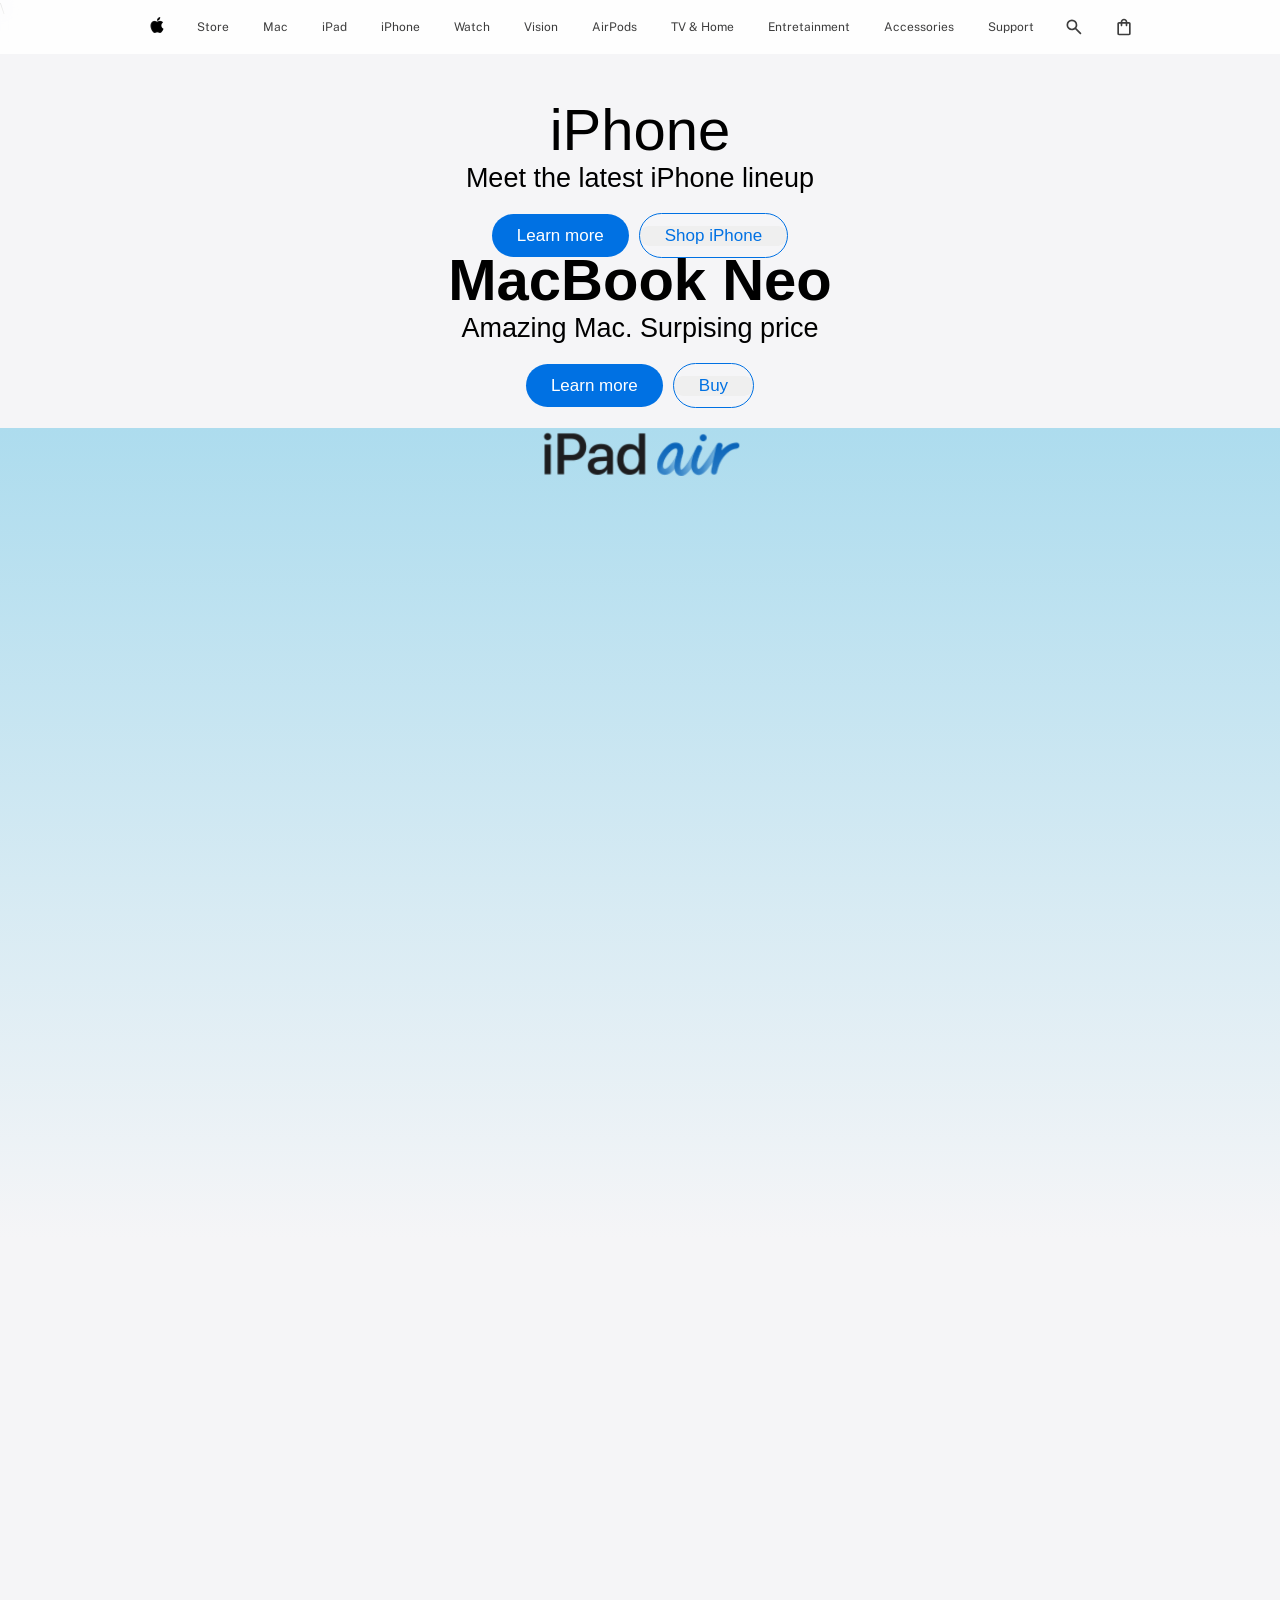
==== index.html @ f682e235 "Add initial Apple landing page Create initial project scaffold for an Apple-style landing page. Adds" ====
<!DOCTYPE html>
<html lang="en">

<head>
    <meta charset="UTF-8">
    <meta name="viewport" content="width=device-width, initial-scale=1.0">

    <link rel="shortcut icon" href="./src/img/logo/logo-apple-page.png" />

    <link rel="preconnect" href="https://fonts.googleapis.com">
    <link rel="preconnect" href="https://fonts.gstatic.com" crossorigin>
    <link
        href="https://fonts.googleapis.com/css2?family=Google+Sans+Flex:opsz,wght@6..144,1..1000&family=Momo+Signature&family=Public+Sans:ital,wght@0,100..900;1,100..900&display=swap"
        rel="stylesheet">\

    <link rel="stylesheet" href="./src/css/style.css">
    <title>Apple</title>
</head>

<body>

    <div class="navi">
        <div class="navi__content">
            <div class="navi__logo">
                <svg class="logo__apple" xmlns="http://www.w3.org/2000/svg" xmlns:xlink="http://www.w3.org/1999/xlink"
                    width="1920" zoomAndPan="magnify" viewBox="0 0 1440 809.999993" height="1080"
                    preserveAspectRatio="xMidYMid meet" version="1.0">
                    <defs>
                        <filter x="0%" y="0%" width="100%" height="100%" id="a8962f12b8">
                            <feColorMatrix values="0 0 0 0 1 0 0 0 0 1 0 0 0 0 1 0 0 0 1 0"
                                color-interpolation-filters="sRGB" />
                        </filter>
                        <filter x="0%" y="0%" width="100%" height="100%" id="79bfa01f9f">
                            <feColorMatrix values="0 0 0 0 1 0 0 0 0 1 0 0 0 0 1 0.2126 0.7152 0.0722 0 0"
                                color-interpolation-filters="sRGB" />
                        </filter>
                        <clipPath id="728fc81ed7">
                            <path d="M 493 178 L 947.765625 178 L 947.765625 632.765625 L 493 632.765625 Z M 493 178 "
                                clip-rule="nonzero" />
                        </clipPath>
                        <mask id="bd0043620f">
                            <g filter="url(#a8962f12b8)">
                                <g filter="url(#79bfa01f9f)"
                                    transform="matrix(0.88916, 0, 0, 0.88916, 492.517181, 177.517211)">
                                    <image x="0" y="0" width="512"
                                        xlink:href="[data-uri]"
                                        height="512" preserveAspectRatio="xMidYMid meet" />
                                </g>
                            </g>
                        </mask>
                    </defs>
                    <g clip-path="url(#728fc81ed7)">
                        <g mask="url(#bd0043620f)">
                            <g transform="matrix(0.88916, 0, 0, 0.88916, 492.517181, 177.517211)">
                                <image x="0" y="0" width="512"
                                    xlink:href="[data-uri]"
                                    height="512" preserveAspectRatio="xMidYMid meet" />
                            </g>
                        </g>
                    </g>
                </svg>
            </div>

            <div class="navi__menu">
                <div class="navi__link">
                    <a href=""> Store</a>
                </div>


                <div class="navi__link">
                    <a href=""> Mac</a>
                </div>


                <div class="navi__link">
                    <a href=""> iPad</a>
                </div>


                <div class="navi__link">
                    <a href=""> iPhone</a>
                </div>


                <div class="navi__link">
                    <a href=""> Watch</a>
                </div>


                <div class="navi__link">
                    <a href=""> Vision</a>
                </div>


                <div class="navi__link">
                    <a href=""> AirPods</a>
                </div>


                <div class="navi__link">
                    <a href=""> TV & Home</a>
                </div>


                <div class="navi__link">
                    <a href=""> Entretainment</a>
                </div>


                <div class="navi__link">
                    <a href=""> Accessories</a>
                </div>


                <div class="navi__link">
                    <a href=""> Support</a>
                </div>

            </div>

            <div class="navi__link">
                <svg xmlns="http://www.w3.org/2000/svg" viewBox="0 -960 960 960" fill="#3d3d3d">
                    <path
                        d="M784-120 532-372q-30 24-69 38t-83 14q-109 0-184.5-75.5T120-580q0-109 75.5-184.5T380-840q109 0 184.5 75.5T640-580q0 44-14 83t-38 69l252 252-56 56ZM380-400q75 0 127.5-52.5T560-580q0-75-52.5-127.5T380-760q-75 0-127.5 52.5T200-580q0 75 52.5 127.5T380-400Z" />
                </svg>
            </div>


            <div class="navi__link">
                <svg xmlns="http://www.w3.org/2000/svg" viewBox="0 -960 960 960" fill="#3d3d3d">
                    <path
                        d="M240-80q-33 0-56.5-23.5T160-160v-480q0-33 23.5-56.5T240-720h80q0-66 47-113t113-47q66 0 113 47t47 113h80q33 0 56.5 23.5T800-640v480q0 33-23.5 56.5T720-80H240Zm0-80h480v-480h-80v80q0 17-11.5 28.5T600-520q-17 0-28.5-11.5T560-560v-80H400v80q0 17-11.5 28.5T360-520q-17 0-28.5-11.5T320-560v-80h-80v480Zm160-560h160q0-33-23.5-56.5T480-800q-33 0-56.5 23.5T400-720ZM240-160v-480 480Z" />
                </svg>
            </div>

        </div>
    </div>

    <main class="iphones">
        <div class="title__content">

            <div class="title__iphone">
                <h1>iPhone</h1>
            </div>

            <div class="discover__iphones">
                <h1>Meet the latest iPhone lineup</h1>
            </div>
        </div>

        <div class="button__content">
            <div class="button__information">
                <button class="button__link">
                    <a href="#">Learn more</a>
                </button>
            </div>

            <div class="button__buy">
                <button class="button__link">
                    <a href="#">Shop iPhone</a>
                </button>
            </div>
        </div>

        <div class="image__content">
            <img src="./src/img/iPhones/iPhones-versions.png" alt="">
        </div>
    </main>

    <main class="macbook">
        <div class="title__content">
            <div class="title__macbook__neo">
                <h1>MacBook Neo</h1>
            </div>

            <div class="discover__macbook__neo">
                <h1>Amazing Mac. Surpising price</h1>
            </div>
        </div>

        <div class="button__content">
            <div class="button__information">
                <button class="button__link">
                    <a href="#">Learn more</a>
                </button>
            </div>

            <div class="button__buy__neo">
                <button class="button__link">
                    <a href="#">Buy</a>
                </button>
            </div>
        </div>

        <div class="image__content">
            <img src="./src/img/macbook/macBook-neo.png" alt="">
        </div>
    </main>

    <main class="ipadAir">
            <div class="ipadAir__content">
                <div class="ipadAir__title">
                <img src="./src/img/ipadAir/title-ipad-air.png" alt="">
                </div>
                <div class="ipadAir__image">
                <img src="./src/img/ipadAir/ipad-air.png" alt="">
            </div>
            </div>


            
    </main>

</body>

</html>
---- src/css/style.css ----
* {
    border: none;
    padding: 0px;
    margin: 0px;
    box-sizing: border-box;
    -webkit-box-sizing: border-box;
    -moz-box-sizing: border-box;
}

.google-sans-flex {
    font-family: "Google Sans Flex", sans-serif;
    font-optical-sizing: auto;
    font-style: normal;
    font-variation-settings:
    "slnt" 0,
    "wdth" 100,
    "GRAD" 0,
    "ROND" 0;
}

body {
    background-color: #f5f5f7;
    height: 500vh;
    width: 100%;
}

.navi {
    width: 100%;
    margin-top: -1.5pc;
    position: sticky;
    top: 0;
    background-color: rgba(255, 255, 255, 0.849);
    backdrop-filter: blur(10px);
}

.navi__content {
    display: inline-flex;
    justify-content: center;
    width: 100%;
    align-items: center;
}

.navi__link {
    display: inline-flex;
    align-items: center;
}

.navi__link a{
    color: #3d3d3d;
    text-decoration: none;
    font-family: "Public Sans", sans-serif;
    font-optical-sizing: auto;
    font-style: normal;
    font-size: 12px;
    padding: 15px;
}

.navi__link svg{
    height: 20px;
    width: 20px;
    margin-right: 15px;
    margin-left: 15px;
}

.logo__apple {
    width: 50px;
    height: 50px;
}

.iphones {
    width: 100%;
}

.title__content {
    width: 100%;
    display: flex;
    flex-direction: column;
    justify-content: center;
    margin-top: 3pc;
}

.title__iphone h1, .title__macbook__neo h1{
    text-align: center;
    font-size: 58px;
    font-family: "Google Sans Flex", sans-serif;
    font-optical-sizing: auto;
    font-style: normal;
    font-weight: 500;
}

.discover__iphones, .discover__macbook__neo  {
    text-align: center;
}

.discover__iphones h1, 
.discover__macbook__neo h1 {
    font-family: "Google Sans Flex", sans-serif;
    font-optical-sizing: auto;
    font-style: normal;
    font-weight: 400;
    font-size: 27px;
}

.button__content {
    display: inline-flex;
    justify-content: center;
    width: 100%;
    margin-top: 1pc;
    gap: 10px;
}

.button__link,
.button__buy a, 
.button__information a,
.button__buy__neo a{
    margin-top: 1pc;
    border-radius: 50px;
}

.button__information a {
    padding: 12px 25px ;
    background-color: #0071e3;
    color: white;
}

.button__buy a,
.button__buy__neo a{    background-color: none;
    padding: 12px 25px ;
    color: #0071e3;
    border: 1px solid #0071e3;
}

.button__link a {
    font-family: "Google Sans Flex", sans-serif;
    font-optical-sizing: auto;
    font-style: normal;
    font-weight: 300;
    font-size: 17px;
    text-decoration: none;
}

.macbook {
    margin-top: -4pc;
}

.image__content {
    display: flex;
    justify-content: center;
    width: 100%;
}

.image__content img {
    width: 800px;
    margin-top: 1pc;
}

.title__macbook__neo h1{
    font-weight: 600;
}

.ipadAir {
    width: 100%;
    height: 90vh;
    margin-top: 1pc;
    display: flex;
    background: linear-gradient(to bottom, #addcee, #f5f5f7);
}

.ipadAir__content {
    width: 100%;
}

.ipadAir__title img, .ipadAir__image img {
    display: flex;
    flex-direction: column;
    justify-content: center;
    margin-left: auto;
    margin-right: auto;
    width: 200px;
}

.ipadAir__image img {
    width: 600px;
    margin-top: 2pc;
}
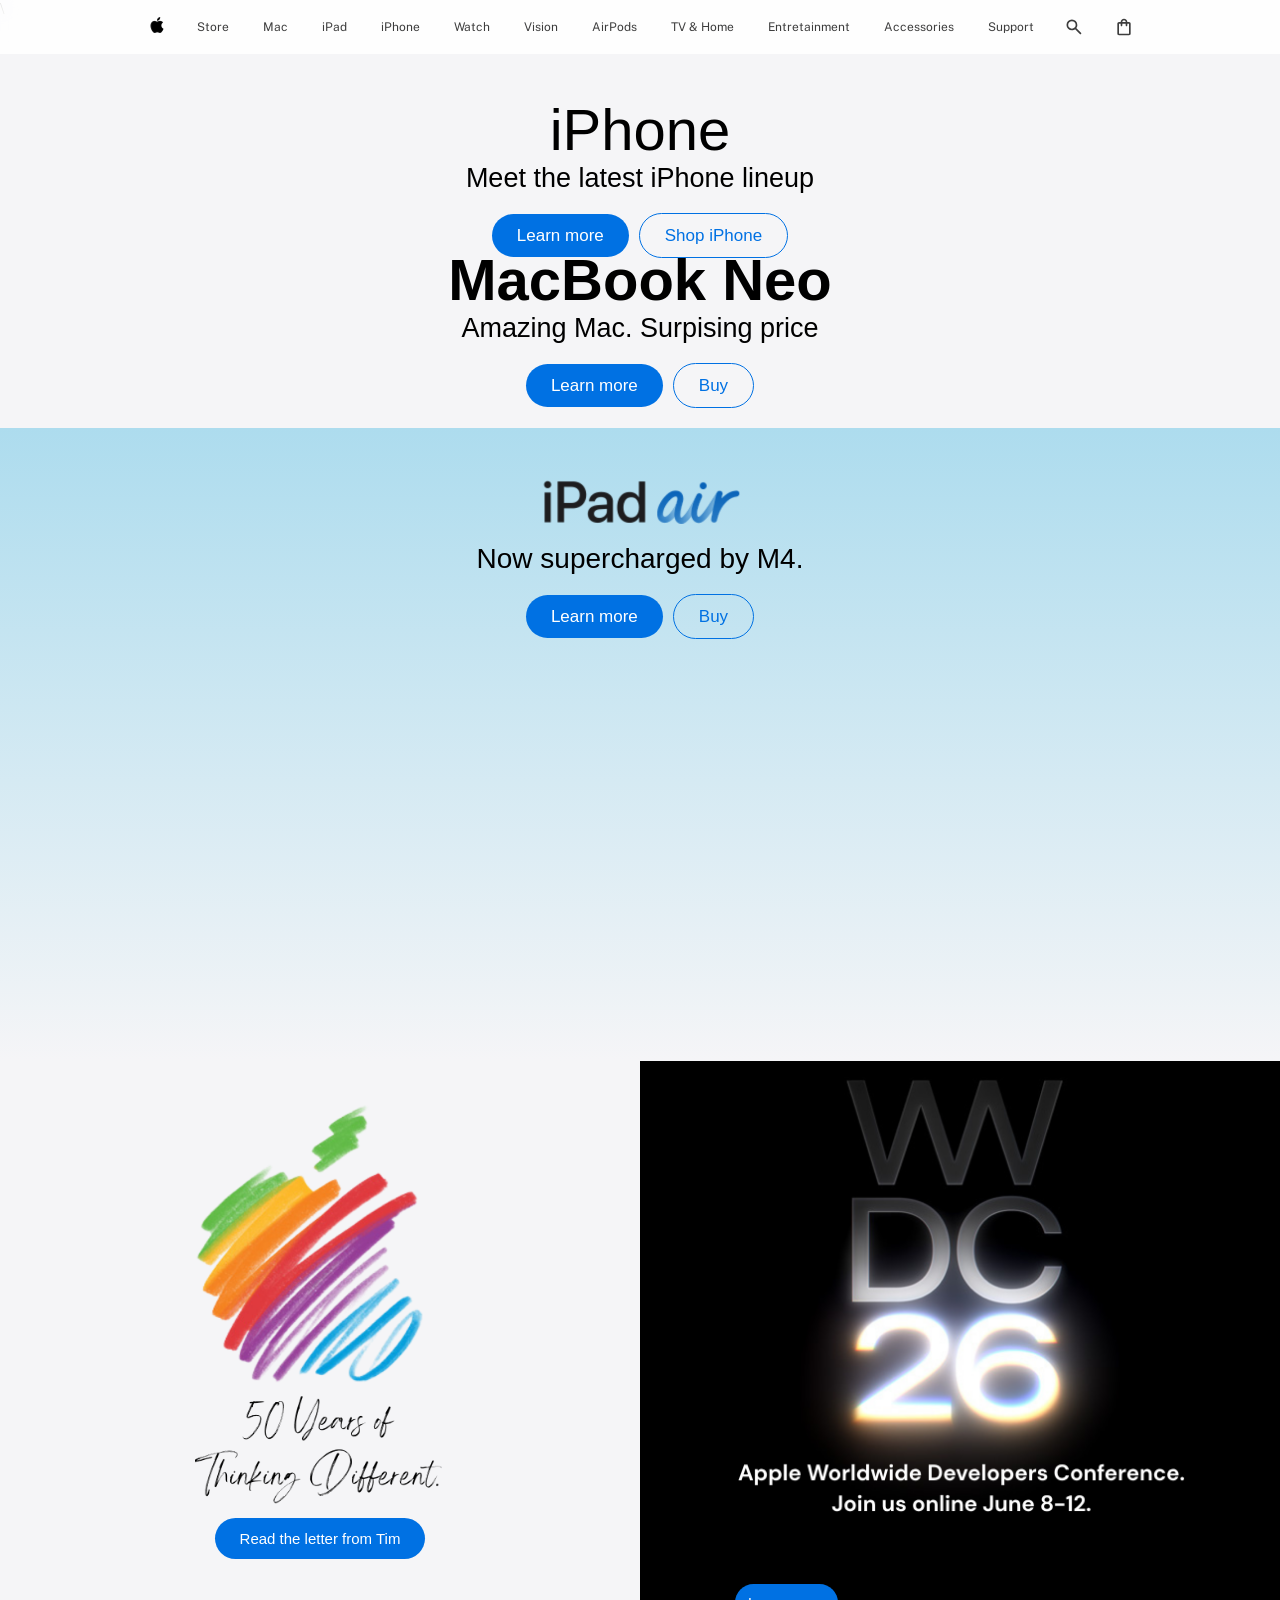
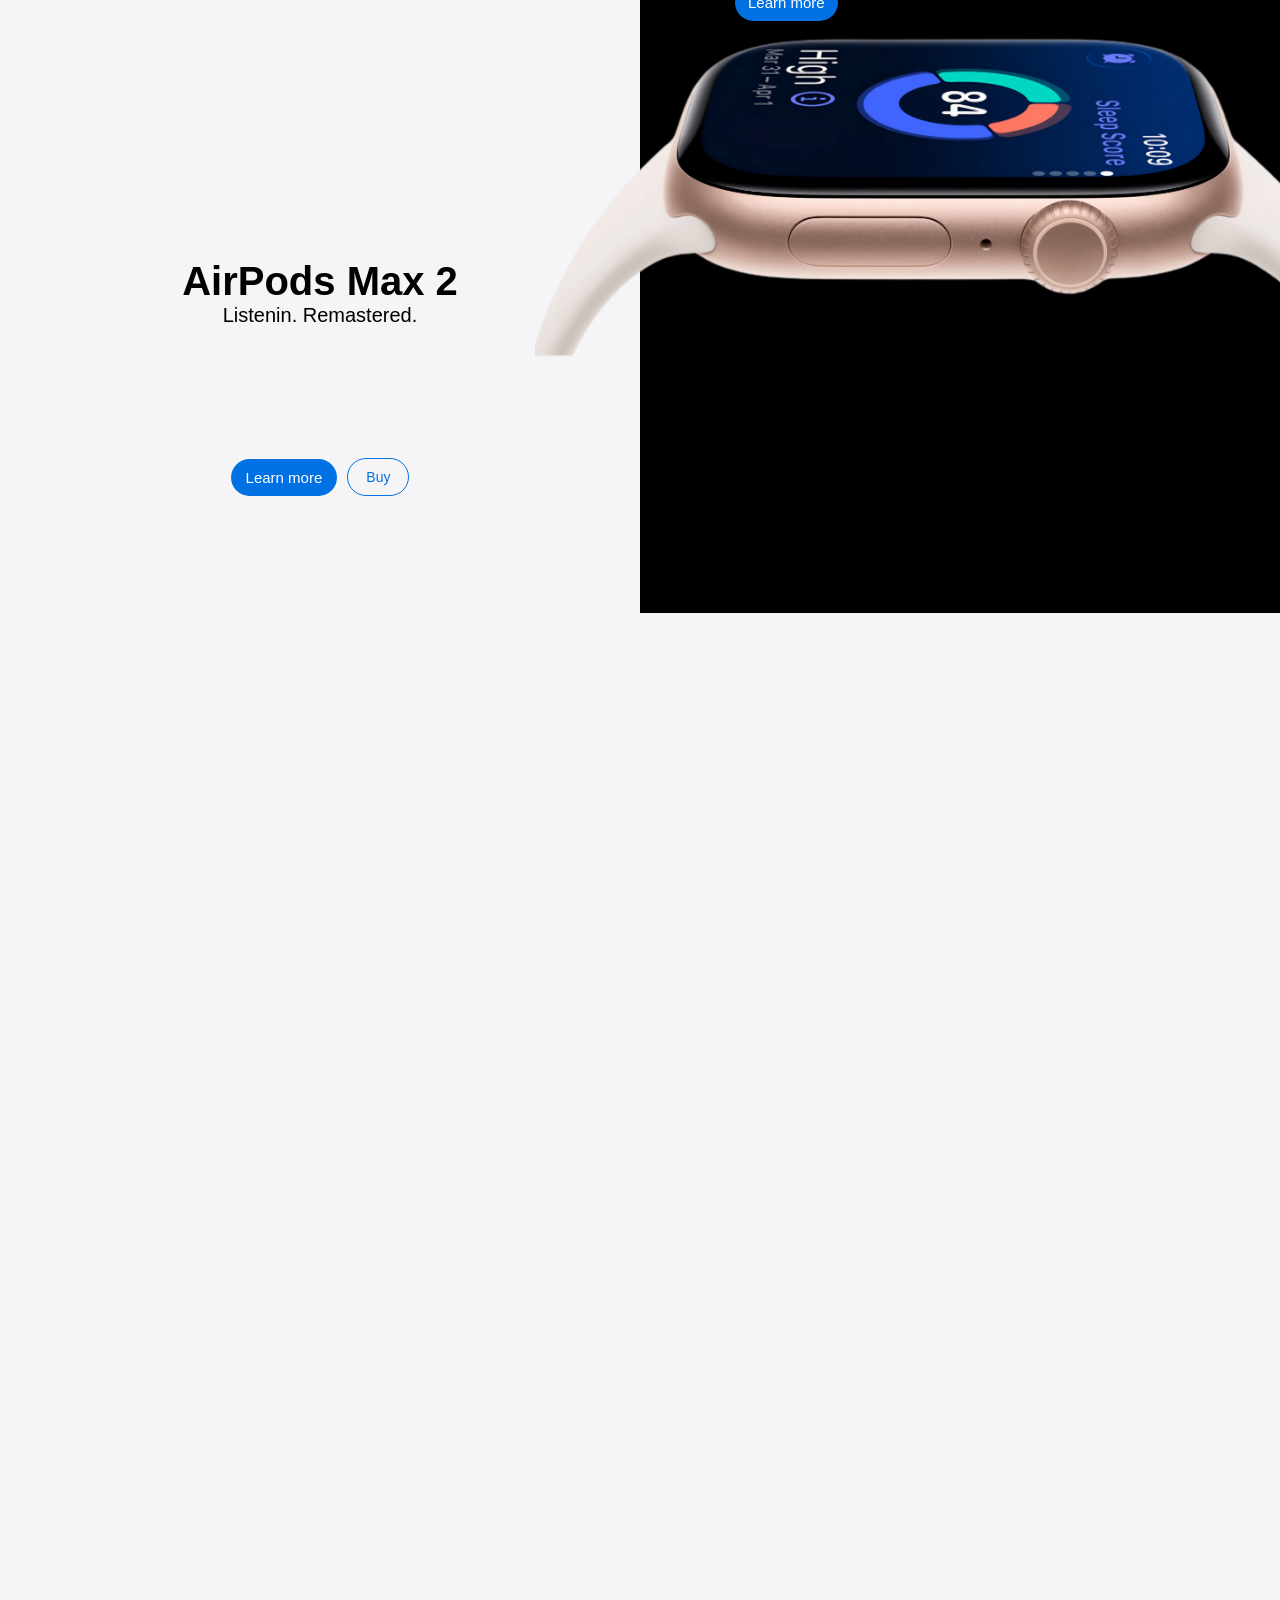
==== commit eebee174: "Add fifty-year sections, iPad layout and assets Restructure the iPad Air markup and add new promotio" ====
--- a/index.html
+++ b/index.html
@@ -198,17 +198,91 @@
     </main>
 
     <main class="ipadAir">
-            <div class="ipadAir__content">
-                <div class="ipadAir__title">
+        <div class="ipadAir__content">
+            <div class="ipadAir__title">
                 <img src="./src/img/ipadAir/title-ipad-air.png" alt="">
-                </div>
-                <div class="ipadAir__image">
+            </div>
+            <div class="ipadAir-m4">
+                <h2>Now supercharged by M4.</h2>
+            </div>
+
+            <div class="button__content">
+                <div class="button__information">
+                    <button class="button__link">
+                        <a href="#">Learn more</a>
+                    </button>
+                </div>
+
+                <div class="button__buy__ipad">
+                    <button class="button__link">
+                        <a href="#">Buy</a>
+                    </button>
+                </div>
+            </div>
+
+            <div class="ipadAir__image">
                 <img src="./src/img/ipadAir/ipad-air.png" alt="">
             </div>
-            </div>
-
-
-            
+        </div>
+    </main>
+
+    <main class="fifty">
+        <div class="fifty__container">
+            <div class="fifty__years">
+                <img src="./src/img/fifty-years/50 Years of Thinking Different..png" alt="">
+
+
+                <div class="button__read">
+                    <button>
+                        <a href="#">Read the letter from Tim</a>
+                    </button>
+                </div>
+            </div>
+
+            <div class="apple__worldwide">
+                <img src="./src/img/fifty-years/worldwide.png" alt="">
+
+                <div class="button__learn">
+                    <button>
+                        <a href="#">Learn more</a>
+                    </button>
+                </div>
+            </div>
+
+            <div class="airpods">
+                <img src="./src/img/airpods-max/AirPods-Max.png" alt="">
+
+                <div class="airpods__max">
+                    <h1>AirPods Max 2</h1>
+
+                    <p>Listenin. Remastered.</p>
+                </div>
+
+                <div class="button__content content__airpods">
+                    <div class="button__information button__airpods">
+                        <button class="button__link  airpods__link">
+                            <a href="#">Learn more</a>
+                        </button>
+                    </div>
+
+                    <div class="button__buy__airpods">
+                        <button class="button__link airpods__buy">
+                            <a href="#">Buy</a>
+                        </button>
+                    </div>
+                </div>
+            </div>
+
+            <div class="watch">
+                <div class="watch__info">
+                    
+                </div>
+                <div class="apple__watch">
+                <img src="./src/img/apple-watch/apple-watch.png" alt="">
+                </div>
+            </div>
+        </div>
+        </div>
     </main>
 
 </body>
--- a/src/css/style.css
+++ b/src/css/style.css
@@ -107,14 +107,23 @@
     width: 100%;
     margin-top: 1pc;
     gap: 10px;
+    background-color: none;
 }
 
 .button__link,
 .button__buy a, 
 .button__information a,
-.button__buy__neo a{
+.button__buy__neo a
+.button__buy__ipad a
+.button__buy__airpods a{
     margin-top: 1pc;
     border-radius: 50px;
+}
+
+.button__link {
+    background: transparent;
+    appearance: none;
+    -webkit-appearance: none;
 }
 
 .button__information a {
@@ -124,10 +133,13 @@
 }
 
 .button__buy a,
-.button__buy__neo a{    background-color: none;
+.button__buy__neo a,
+.button__buy__ipad a,
+.button__buy__airpods a{
     padding: 12px 25px ;
     color: #0071e3;
     border: 1px solid #0071e3;
+    border-radius: 50px;
 }
 
 .button__link a {
@@ -160,7 +172,7 @@
 
 .ipadAir {
     width: 100%;
-    height: 90vh;
+    height: auto;
     margin-top: 1pc;
     display: flex;
     background: linear-gradient(to bottom, #addcee, #f5f5f7);
@@ -168,6 +180,8 @@
 
 .ipadAir__content {
     width: 100%;
+    margin-top: 3pc;
+    height: 65vh;
 }
 
 .ipadAir__title img, .ipadAir__image img {
@@ -179,10 +193,134 @@
     width: 200px;
 }
 
+.ipadAir-m4 {
+    text-align: center;
+    font-family: "Google Sans Flex", sans-serif;
+    font-optical-sizing: auto;
+    font-style: normal;
+    margin-top: 1pc;
+}
+
+.ipadAir-m4 h2 {
+    font-size: 28px;
+    font-weight: 350;
+}
+
 .ipadAir__image img {
     width: 600px;
+    margin-top: 4pc;
+    margin-right: 45rem;
+}
+
+
+.fifty__container {
+    display: flex;
+    flex-direction: row;
+    flex-wrap: wrap;
+}
+
+.fifty__years, .apple__worldwide, .airpods {
+    display: grid;
+    width: 50%;
+    justify-content: center;
+    align-items: center;
+    height: 36pc;
+}
+.apple__worldwide {
+    width: 50%; 
+    background-color: rgb(0, 0, 0);
+}
+
+.fifty__years img{
+    width: 250px;
+}
+
+.button__read, .button__learn
+.button__airpods {
+    margin-top: -7pc;
+    text-align: center;
+}
+
+.button__read button,
+.button__learn button{
+    background-color: #0071e3;
+    padding: 12px 25px;
+    border-radius: 25px;
+}
+
+.button__read a,
+.button__learn a,
+.airpods__link a {
+    font-family: "Google Sans Flex", sans-serif;
+    font-optical-sizing: auto;
+    font-style: normal;
+    font-weight: 350;
+    font-size: 15px;
+    text-decoration: none;
+    color: white;
+}
+
+.button__learn button {
     margin-top: 2pc;
-}
-
-
-
+    padding: 10px 13px;
+}
+
+.airpods__link a {
+    padding: 10px 15px;
+}
+
+.airpods__buy a {
+    padding: 10px 18px;
+    font-size: 14px;
+}
+
+.apple__worldwide img{
+    width: 450px;
+    justify-content: center;
+    align-items: center;
+}
+
+.airpods img {
+    width: 280px;
+}
+
+.content__airpods {
+    margin-top: -6pc;
+}
+
+.airpods__max {
+    font-family: "Google Sans Flex", sans-serif;
+    font-optical-sizing: auto;
+    font-style: normal;
+    font-weight: 300;
+    font-size: 20px;
+    text-decoration: none;
+    margin-top: -4pc;
+    text-align: center;
+}
+
+.airpods__max p {
+    font-weight: 400;
+}
+
+
+.watch {
+    width: 50%;
+    background-color: black;
+}
+
+.apple__watch {
+    display: flex;
+    align-items: center;
+    justify-content: center;
+}
+
+.apple__watch img {
+    display: flex;
+    width: 850px;
+    justify-content: center;
+    align-items: center;
+}
+
+
+
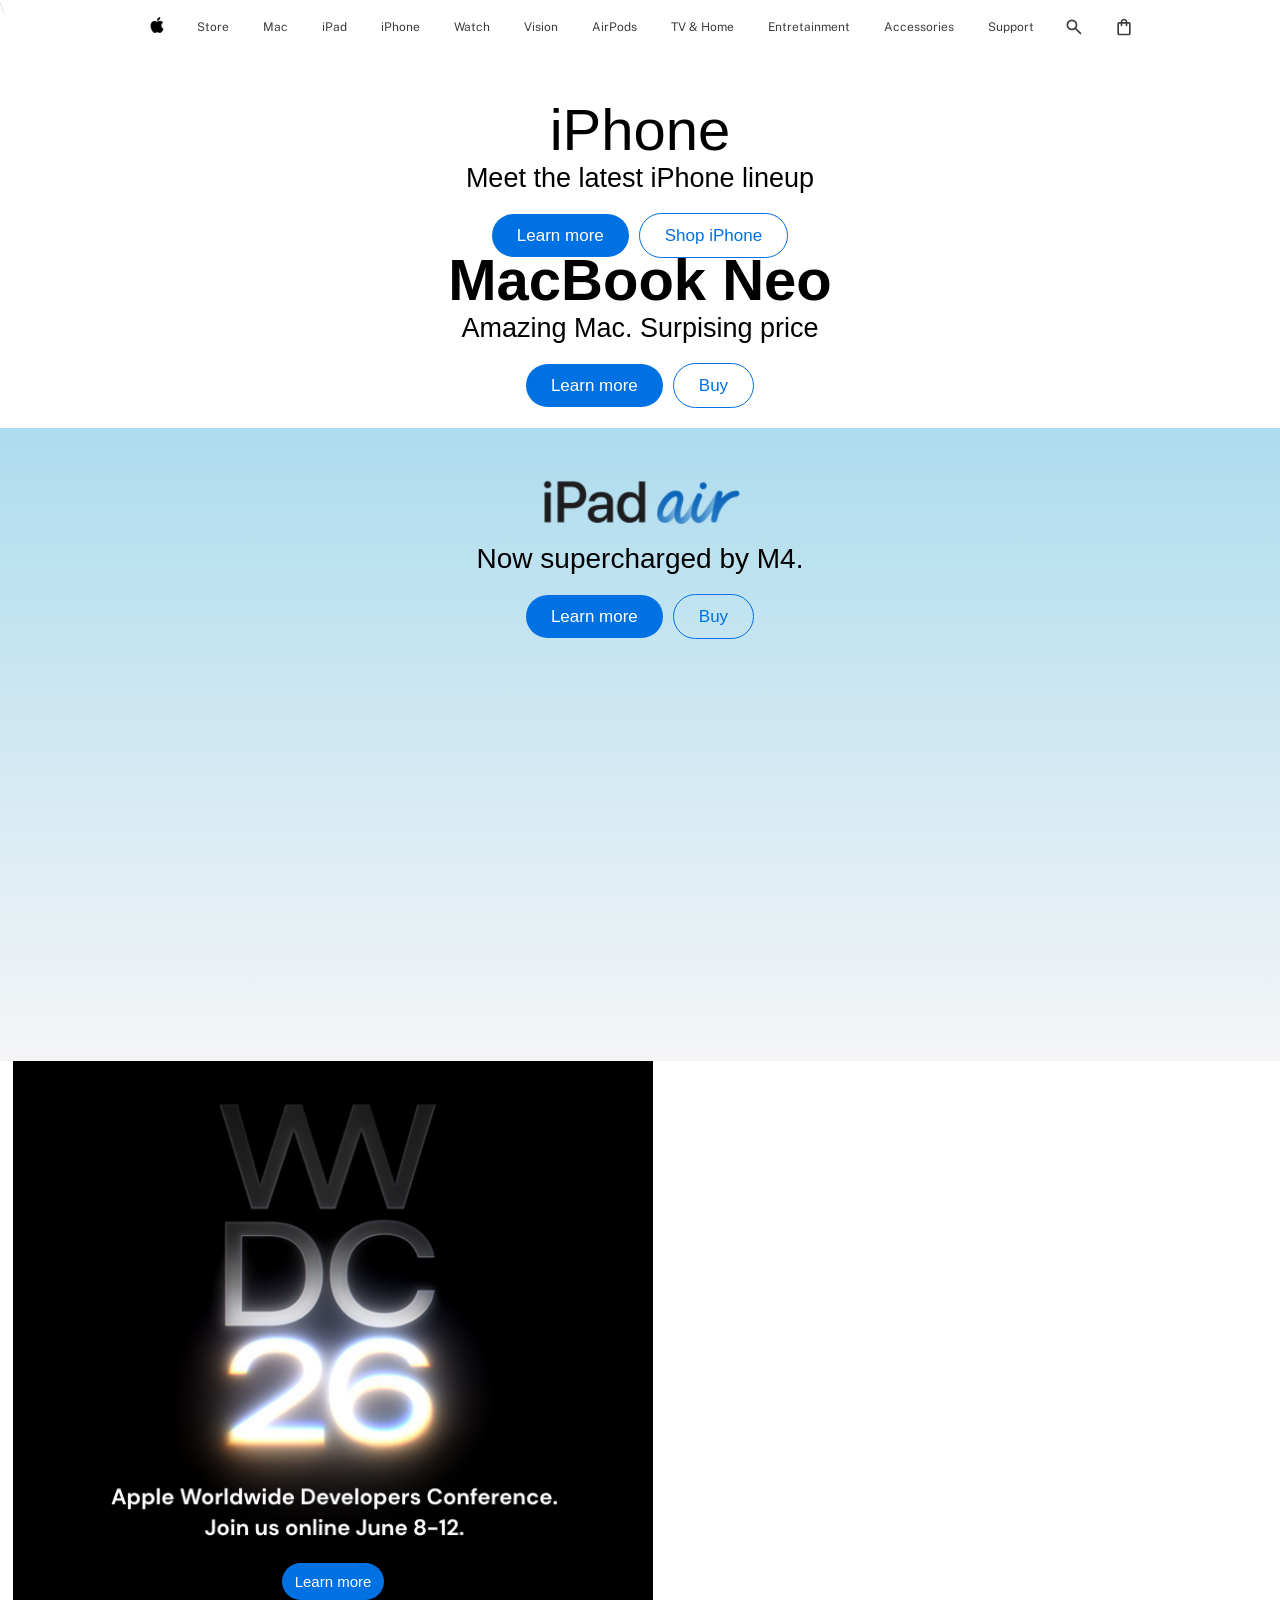
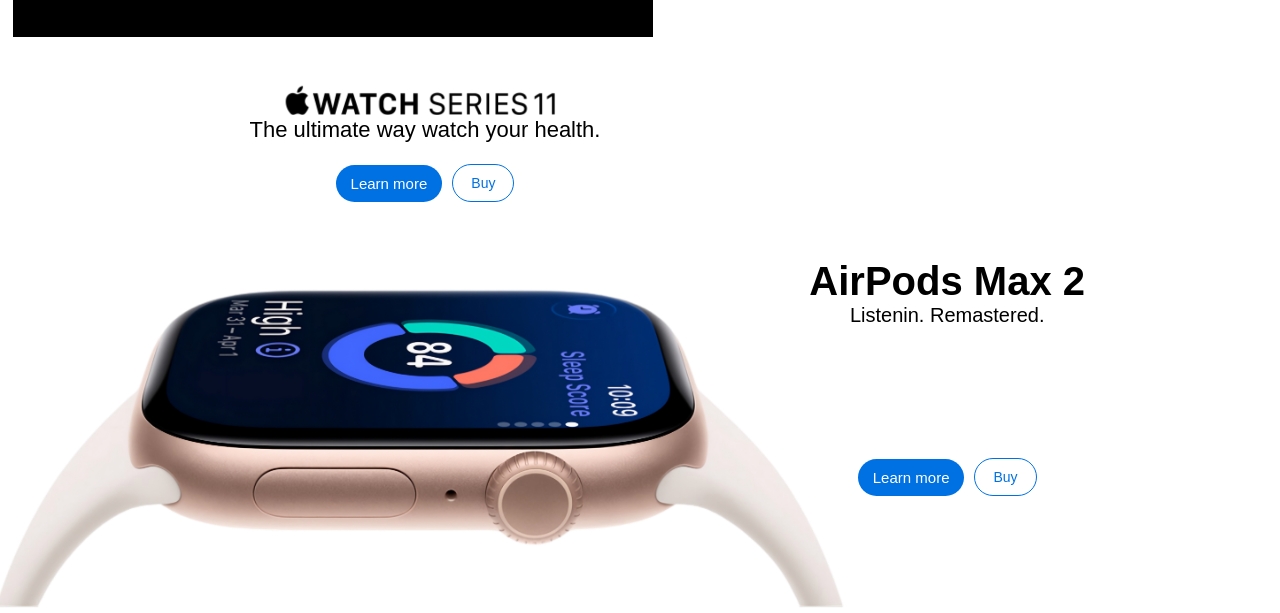
==== commit 0f55cb7a: "update" ====
--- a/index.html
+++ b/index.html
@@ -228,24 +228,47 @@
 
     <main class="fifty">
         <div class="fifty__container">
-            <div class="fifty__years">
-                <img src="./src/img/fifty-years/50 Years of Thinking Different..png" alt="">
-
-
-                <div class="button__read">
-                    <button>
-                        <a href="#">Read the letter from Tim</a>
-                    </button>
-                </div>
-            </div>
 
             <div class="apple__worldwide">
-                <img src="./src/img/fifty-years/worldwide.png" alt="">
-
-                <div class="button__learn">
-                    <button>
-                        <a href="#">Learn more</a>
-                    </button>
+                <div class="worldwide">
+                    <img src="./src/img/fifty-years/worldwide.png" alt="">
+                </div>
+
+                <div class="button__content">
+                    <div class="button__learn">
+                        <button>
+                            <a href="#">Learn more</a>
+                        </button>
+                    </div>
+                </div>
+            </div>
+
+            <div class="watch">
+                <div class="watch__content">
+
+                    <div class="watch__info">
+                        <img src="./src/img/apple-watch/apple-watch-info.png" alt="">
+
+                        <h1>The ultimate way watch your health.</h1>
+
+                        <div class="button__content content__watch">
+                            <div class="button__information button__watch">
+                                <button class="button__link  airpods__link">
+                                    <a href="#">Learn more</a>
+                                </button>
+                            </div>
+
+                            <div class="button__buy__airpods">
+                                <button class="button__link airpods__buy">
+                                    <a href="#">Buy</a>
+                                </button>
+                            </div>
+                        </div>
+                    </div>
+
+                    <div class="apple__watch">
+                        <img src="./src/img/apple-watch/apple-watch.png" alt="">
+                    </div>
                 </div>
             </div>
 
@@ -272,15 +295,6 @@
                     </div>
                 </div>
             </div>
-
-            <div class="watch">
-                <div class="watch__info">
-                    
-                </div>
-                <div class="apple__watch">
-                <img src="./src/img/apple-watch/apple-watch.png" alt="">
-                </div>
-            </div>
         </div>
         </div>
     </main>
--- a/src/css/style.css
+++ b/src/css/style.css
@@ -18,18 +18,14 @@
     "ROND" 0;
 }
 
-body {
-    background-color: #f5f5f7;
-    height: 500vh;
-    width: 100%;
-}
 
 .navi {
+    z-index: 1000;
     width: 100%;
     margin-top: -1.5pc;
     position: sticky;
     top: 0;
-    background-color: rgba(255, 255, 255, 0.849);
+    background-color: rgba(255, 255, 255, 0.747);
     backdrop-filter: blur(10px);
 }
 
@@ -226,14 +222,7 @@
     align-items: center;
     height: 36pc;
 }
-.apple__worldwide {
-    width: 50%; 
-    background-color: rgb(0, 0, 0);
-}
-
-.fifty__years img{
-    width: 250px;
-}
+
 
 .button__read, .button__learn
 .button__airpods {
@@ -274,10 +263,28 @@
     font-size: 14px;
 }
 
-.apple__worldwide img{
+.worldwide {
+    width: 100%;
+}
+
+.worldwide img{
     width: 450px;
-    justify-content: center;
-    align-items: center;
+    margin-top: 40px;
+    justify-content: center;
+    align-items: center;
+}
+
+.apple__worldwide {
+    width: 50%;
+    margin-left: 13px;
+    background-color: rgb(0, 0, 0);
+}
+
+.apple__worldwide button {
+    display: flex;
+    justify-content: center;
+    margin-top: 0pc;
+    margin-bottom: 7pc;
 }
 
 .airpods img {
@@ -305,14 +312,39 @@
 
 
 .watch {
-    width: 50%;
-    background-color: black;
-}
-
-.apple__watch {
-    display: flex;
-    align-items: center;
-    justify-content: center;
+    width: 49%;
+    height: auto;
+}
+
+.watch__content {
+    display: flex;
+    justify-content: center;
+    justify-content: center;
+    align-items: center;
+    flex-direction: column;
+    flex-wrap: wrap;
+    width: 100%;
+}
+
+.watch__info {
+    width: 100%;
+    text-align: center;
+    margin-top: -8pc;
+
+    font-family: "Google Sans Flex", sans-serif;
+    font-optical-sizing: auto;
+    font-style: normal;
+    font-size: 11px;
+
+}
+
+.watch__info h1 {
+    font-weight: 400;
+}
+
+.watch__info img{
+    width: 280px;
+    margin-top: 11pc;
 }
 
 .apple__watch img {
@@ -320,7 +352,8 @@
     width: 850px;
     justify-content: center;
     align-items: center;
-}
-
-
-
+    margin-top: 6pc;
+}
+
+
+
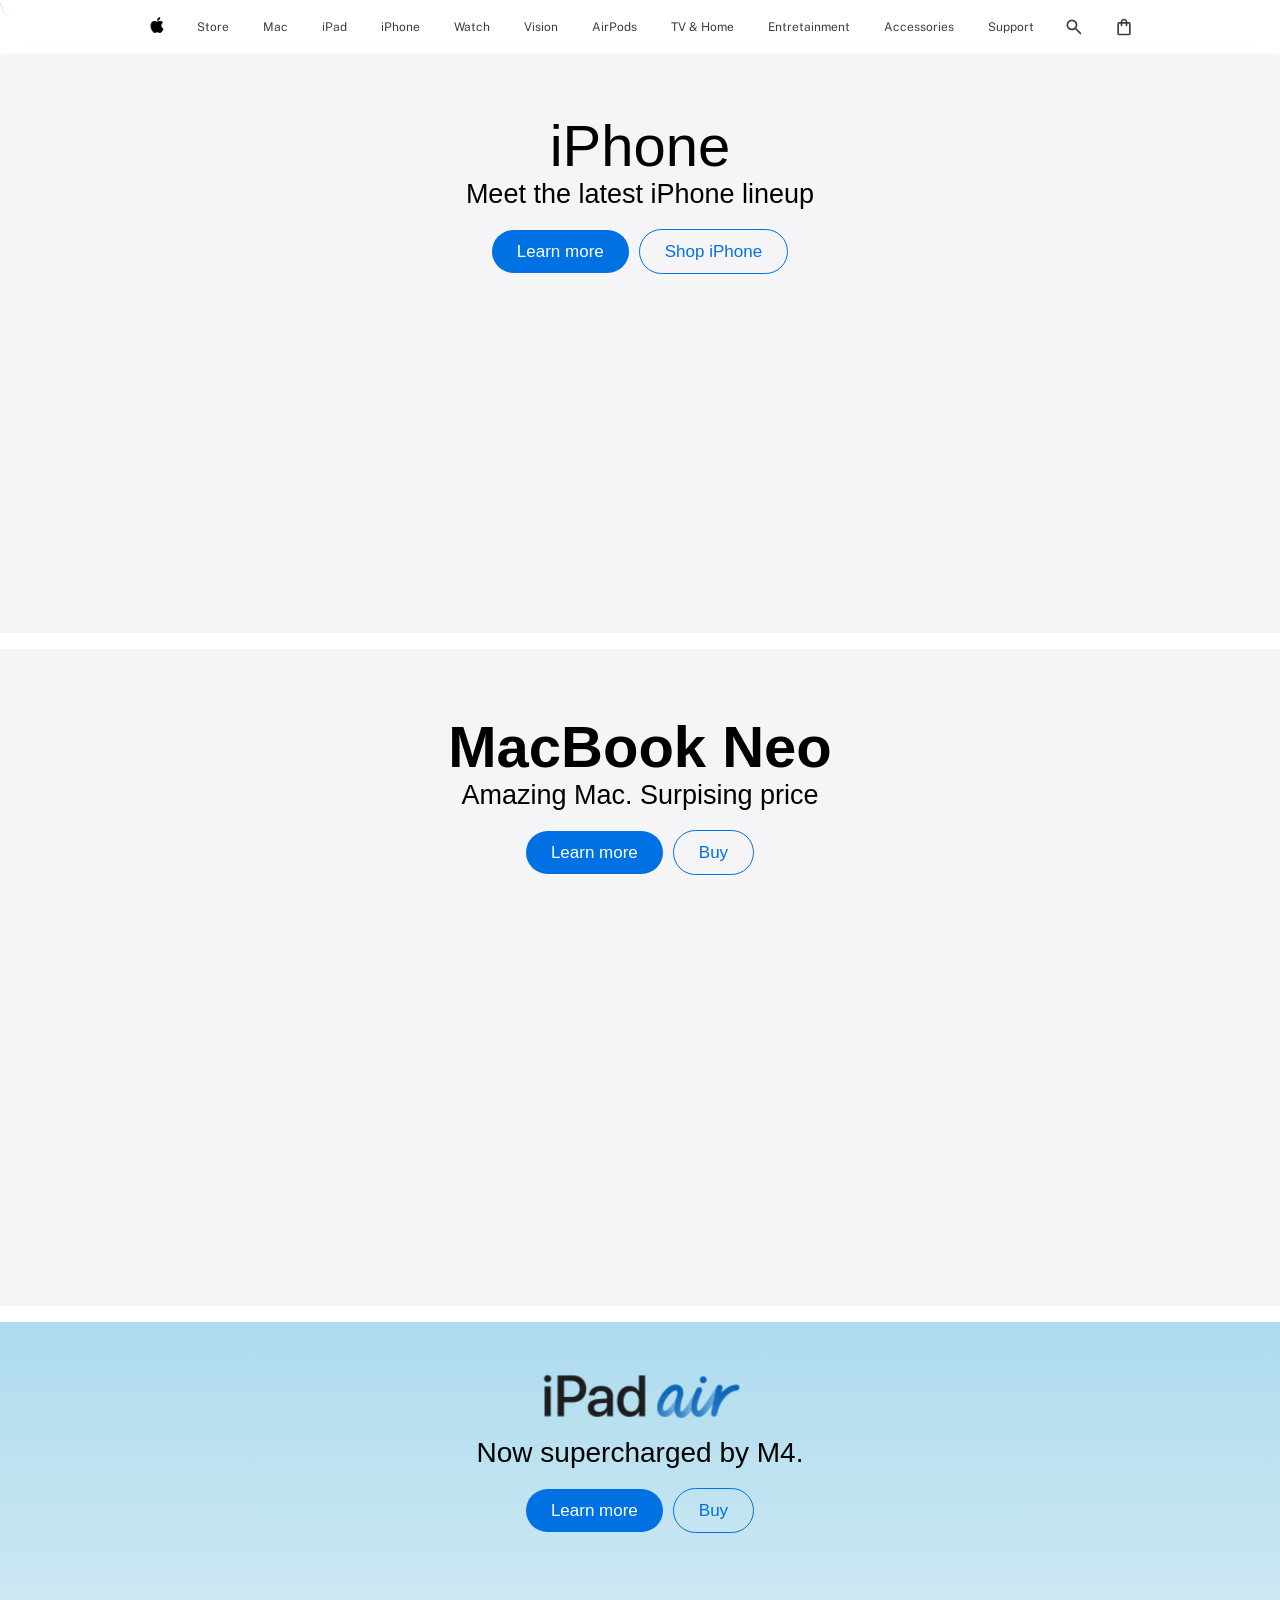
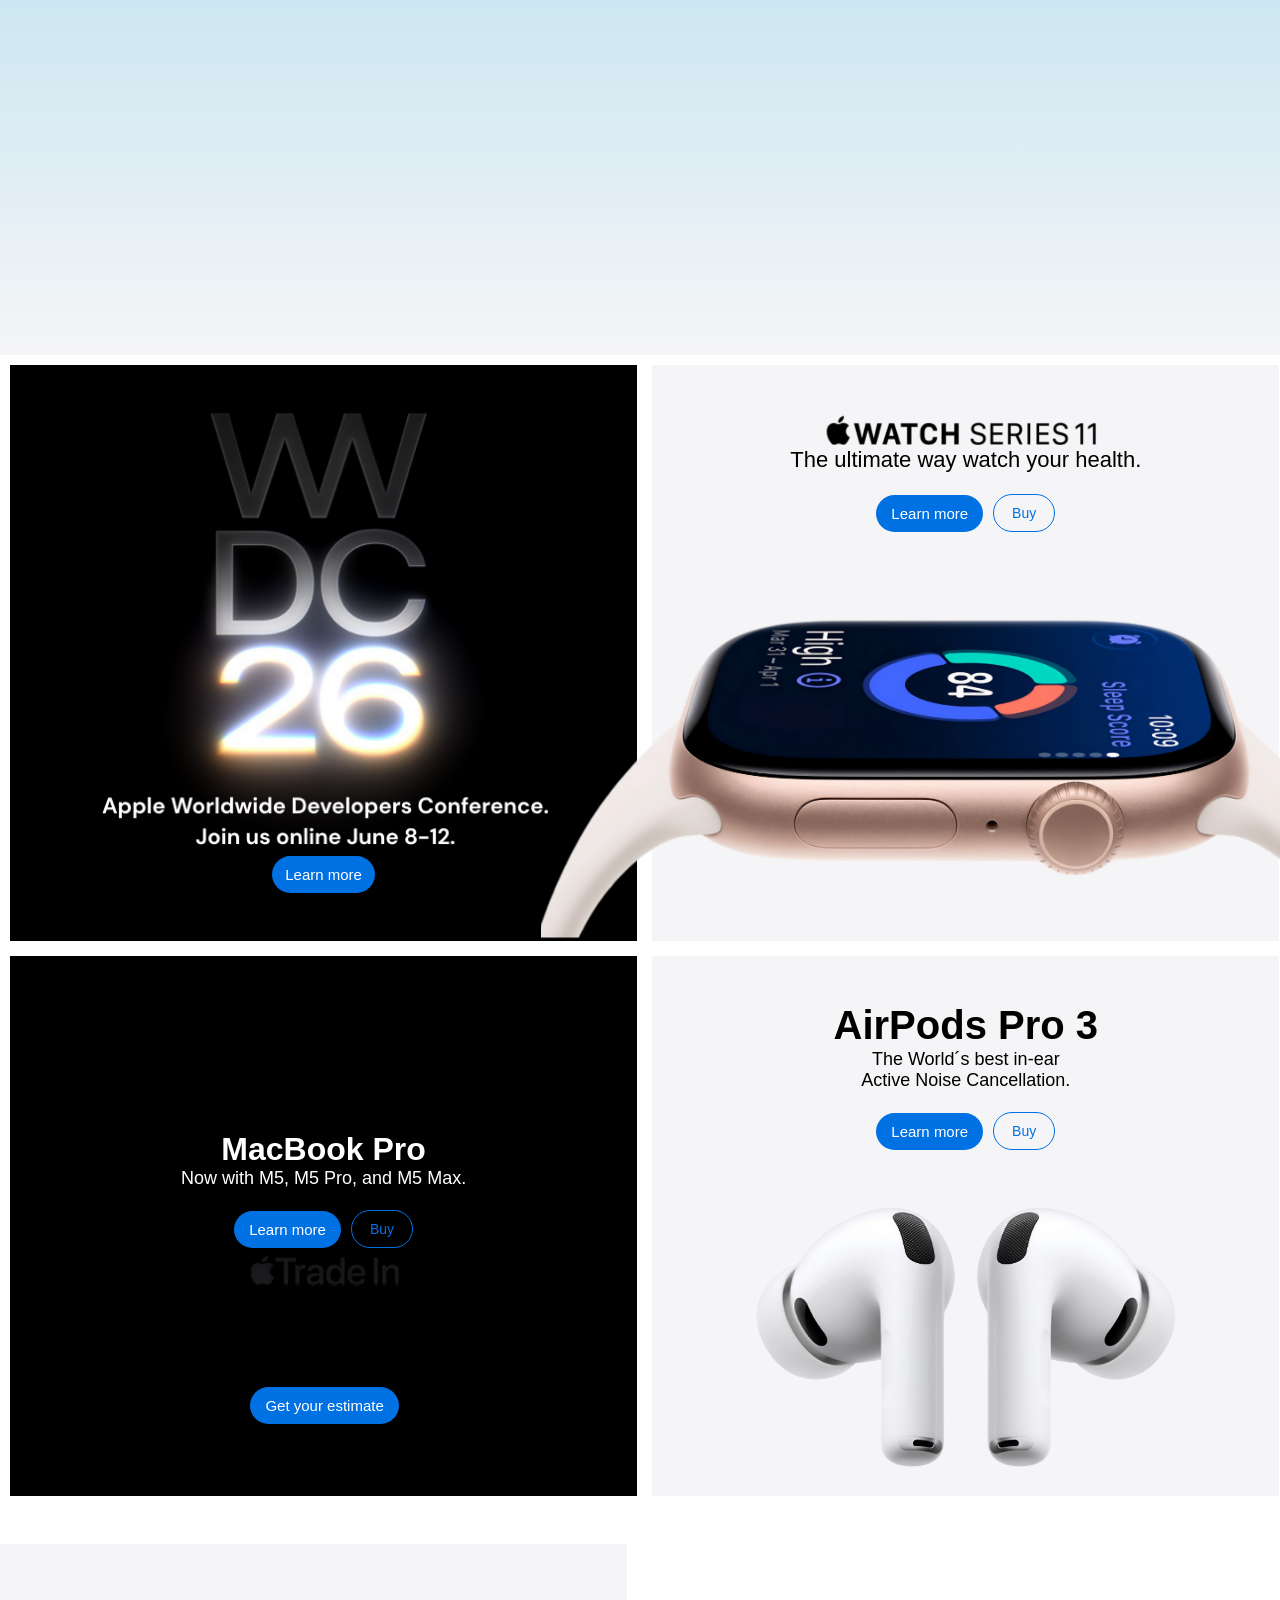
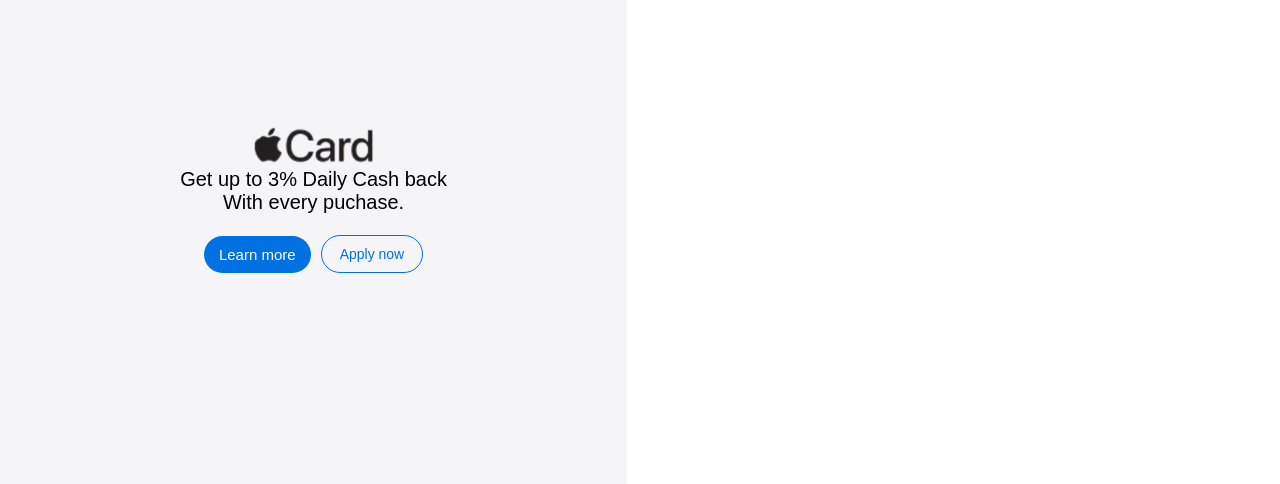
==== commit 7938ea0e: "Add MacBook, AirPods Pro, Trade‑in & Apple Card Introduce new promotional sections to the homepage a" ====
--- a/index.html
+++ b/index.html
@@ -253,13 +253,13 @@
 
                         <div class="button__content content__watch">
                             <div class="button__information button__watch">
-                                <button class="button__link  airpods__link">
+                                <button class="button__link  watch__link">
                                     <a href="#">Learn more</a>
                                 </button>
                             </div>
 
-                            <div class="button__buy__airpods">
-                                <button class="button__link airpods__buy">
+                            <div class="button__buy__watch">
+                                <button class="button__link watch__buy">
                                     <a href="#">Buy</a>
                                 </button>
                             </div>
@@ -272,26 +272,108 @@
                 </div>
             </div>
 
-            <div class="airpods">
-                <img src="./src/img/airpods-max/AirPods-Max.png" alt="">
-
-                <div class="airpods__max">
-                    <h1>AirPods Max 2</h1>
-
-                    <p>Listenin. Remastered.</p>
-                </div>
-
-                <div class="button__content content__airpods">
-                    <div class="button__information button__airpods">
-                        <button class="button__link  airpods__link">
-                            <a href="#">Learn more</a>
-                        </button>
-                    </div>
-
-                    <div class="button__buy__airpods">
-                        <button class="button__link airpods__buy">
-                            <a href="#">Buy</a>
-                        </button>
+
+            <div class="macbookpro">
+                <div class="macbookpro__content">
+                    <div class="macbookpro__info">
+                        <h1>MacBook Pro</h1>
+
+                        <p>Now with M5, M5 Pro, and M5 Max.</p>
+
+                        <div class="button__content content__watch">
+                            <div class="button__information button__watch">
+                                <button class="button__link  watch__link">
+                                    <a href="#">Learn more</a>
+                                </button>
+                            </div>
+
+                            <div class="button__buy__watch">
+                                <button class="button__link watch__buy">
+                                    <a href="#">Buy</a>
+                                </button>
+                            </div>
+                        </div>
+                    </div>
+                    
+                    <div class="macbookpro__img">
+                        <img src="./src/img/macbook/MacBook-Pro.png" alt="">
+                    </div>
+                </div>
+            </div>
+
+            <div class="airpodsPro">
+                <div class="airpodsPro__content">
+                    <div class="airpodsPro__info">
+                        <h1>AirPods Pro 3</h1>
+                        <p>The World´s best in-ear</p>
+                        <p>Active Noise Cancellation.</p>
+
+                        <div class="button__content content__watch">
+                            <div class="button__information button__watch">
+                                <button class="button__link  watch__link">
+                                    <a href="#">Learn more</a>
+                                </button>
+                            </div>
+
+                            <div class="button__buy__watch">
+                                <button class="button__link watch__buy">
+                                    <a href="#">Buy</a>
+                                </button>
+                            </div>
+                        </div>
+                    </div>
+                    <div class="airpodsPro__img">
+                        <img src="./src/img/airpods/AirPods-Pro-3.png" alt="">
+                    </div>
+                </div>
+            </div>
+
+            <div class="tradeIn">
+                <div class="tradeIn__content">
+                    <div class="tradeIn__info">
+                        <img src="./src/img/Trade-in/Trade-In-logo.png" alt="">
+                        <p>Get up to $195-$685</p>
+                        <p>in credit when you trade in</p>
+                        <p>iPhone 13 or higher.</p>
+
+                        <div class="button__content content__watch">
+                            <div class="button__information button__watch">
+                                <button class="button__link  watch__link">
+                                    <a href="#">Get your estimate</a>
+                                </button>
+                            </div>
+                        </div>
+                    </div>
+                    <div class="tradeIn__img">
+                        <img src="./src/img/Trade-in/Trade-In.jpeg" alt="">
+                    </div>
+                </div>
+            </div>
+
+            <div class="appleCard">
+                <div class="appleCard__content">
+                    <div class="appleCard__info">
+                        <img src="./src/img/Apple-Card/Apple-Card-logo.png" alt="">
+
+                        <p>Get up to 3% Daily Cash back</p>
+                        <p>With every puchase.</p>
+
+                        <div class="button__content content__watch">
+                            <div class="button__information button__watch">
+                                <button class="button__link  watch__link">
+                                    <a href="#">Learn more</a>
+                                </button>
+                            </div>
+
+                            <div class="button__buy__watch">
+                                <button class="button__link watch__buy">
+                                    <a href="#">Apply now</a>
+                                </button>
+                            </div>
+                        </div>
+                    </div>
+                    <div class="appleCard__img">
+                        <img src="./src/img/Apple-Card/Apple-Card.png" alt="">
                     </div>
                 </div>
             </div>
--- a/src/css/style.css
+++ b/src/css/style.css
@@ -12,17 +12,21 @@
     font-optical-sizing: auto;
     font-style: normal;
     font-variation-settings:
-    "slnt" 0,
-    "wdth" 100,
-    "GRAD" 0,
-    "ROND" 0;
-}
-
+        "slnt" 0,
+        "wdth" 100,
+        "GRAD" 0,
+        "ROND" 0;
+}
+
+body {
+    background-color: rgb(255, 255, 255);
+}
 
 .navi {
     z-index: 1000;
     width: 100%;
     margin-top: -1.5pc;
+    margin-bottom: -3pc;
     position: sticky;
     top: 0;
     background-color: rgba(255, 255, 255, 0.747);
@@ -41,7 +45,7 @@
     align-items: center;
 }
 
-.navi__link a{
+.navi__link a {
     color: #3d3d3d;
     text-decoration: none;
     font-family: "Public Sans", sans-serif;
@@ -51,7 +55,7 @@
     padding: 15px;
 }
 
-.navi__link svg{
+.navi__link svg {
     height: 20px;
     width: 20px;
     margin-right: 15px;
@@ -65,6 +69,9 @@
 
 .iphones {
     width: 100%;
+    background-color: #f5f5f7;
+    height: 65vh;
+    margin-bottom: 5pc;
 }
 
 .title__content {
@@ -75,7 +82,8 @@
     margin-top: 3pc;
 }
 
-.title__iphone h1, .title__macbook__neo h1{
+.title__iphone h1,
+.title__macbook__neo h1 {
     text-align: center;
     font-size: 58px;
     font-family: "Google Sans Flex", sans-serif;
@@ -84,11 +92,16 @@
     font-weight: 500;
 }
 
-.discover__iphones, .discover__macbook__neo  {
-    text-align: center;
-}
-
-.discover__iphones h1, 
+.title__content .title__iphone h1 {
+    margin-top: 4pc;
+}
+
+.discover__iphones,
+.discover__macbook__neo {
+    text-align: center;
+}
+
+.discover__iphones h1,
 .discover__macbook__neo h1 {
     font-family: "Google Sans Flex", sans-serif;
     font-optical-sizing: auto;
@@ -107,11 +120,9 @@
 }
 
 .button__link,
-.button__buy a, 
+.button__buy a,
 .button__information a,
-.button__buy__neo a
-.button__buy__ipad a
-.button__buy__airpods a{
+.button__buy__neo a .button__buy__ipad a .button__buy__watch a {
     margin-top: 1pc;
     border-radius: 50px;
 }
@@ -123,7 +134,7 @@
 }
 
 .button__information a {
-    padding: 12px 25px ;
+    padding: 12px 25px;
     background-color: #0071e3;
     color: white;
 }
@@ -131,8 +142,8 @@
 .button__buy a,
 .button__buy__neo a,
 .button__buy__ipad a,
-.button__buy__airpods a{
-    padding: 12px 25px ;
+.button__buy__watch a {
+    padding: 12px 25px;
     color: #0071e3;
     border: 1px solid #0071e3;
     border-radius: 50px;
@@ -149,6 +160,12 @@
 
 .macbook {
     margin-top: -4pc;
+    background-color: #f5f5f7;
+    height: 73vh;
+}
+
+.title__content .title__macbook__neo h1{
+    margin-top: 4pc;
 }
 
 .image__content {
@@ -162,7 +179,7 @@
     margin-top: 1pc;
 }
 
-.title__macbook__neo h1{
+.title__macbook__neo h1 {
     font-weight: 600;
 }
 
@@ -180,7 +197,8 @@
     height: 65vh;
 }
 
-.ipadAir__title img, .ipadAir__image img {
+.ipadAir__title img,
+.ipadAir__image img {
     display: flex;
     flex-direction: column;
     justify-content: center;
@@ -210,12 +228,17 @@
 
 
 .fifty__container {
-    display: flex;
+    display: inline-flex;
     flex-direction: row;
     flex-wrap: wrap;
-}
-
-.fifty__years, .apple__worldwide, .airpods {
+    margin-top: 10px;
+    gap: 15px;
+    width: 100%;
+}
+
+.fifty__years,
+.apple__worldwide,
+.watch {
     display: grid;
     width: 50%;
     justify-content: center;
@@ -224,14 +247,14 @@
 }
 
 
-.button__read, .button__learn
-.button__airpods {
+.button__read,
+.button__learn .button__airpods {
     margin-top: -7pc;
     text-align: center;
 }
 
 .button__read button,
-.button__learn button{
+.button__learn button {
     background-color: #0071e3;
     padding: 12px 25px;
     border-radius: 25px;
@@ -239,7 +262,7 @@
 
 .button__read a,
 .button__learn a,
-.airpods__link a {
+.watch__link a {
     font-family: "Google Sans Flex", sans-serif;
     font-optical-sizing: auto;
     font-style: normal;
@@ -254,20 +277,21 @@
     padding: 10px 13px;
 }
 
-.airpods__link a {
+.watch__link a {
     padding: 10px 15px;
 }
 
-.airpods__buy a {
+.watch__buy a {
     padding: 10px 18px;
     font-size: 14px;
 }
 
 .worldwide {
-    width: 100%;
-}
-
-.worldwide img{
+    width: 50%;
+    height: 60vh;
+}
+
+.worldwide img {
     width: 450px;
     margin-top: 40px;
     justify-content: center;
@@ -275,45 +299,21 @@
 }
 
 .apple__worldwide {
-    width: 50%;
-    margin-left: 13px;
+    width: 49%;
     background-color: rgb(0, 0, 0);
+    margin-left: 10px;
 }
 
 .apple__worldwide button {
     display: flex;
     justify-content: center;
-    margin-top: 0pc;
-    margin-bottom: 7pc;
-}
-
-.airpods img {
-    width: 280px;
-}
-
-.content__airpods {
-    margin-top: -6pc;
-}
-
-.airpods__max {
-    font-family: "Google Sans Flex", sans-serif;
-    font-optical-sizing: auto;
-    font-style: normal;
-    font-weight: 300;
-    font-size: 20px;
-    text-decoration: none;
-    margin-top: -4pc;
-    text-align: center;
-}
-
-.airpods__max p {
-    font-weight: 400;
-}
-
+    margin-top: -5pc;
+}
 
 .watch {
     width: 49%;
     height: auto;
+    background-color: #f5f5f7;
 }
 
 .watch__content {
@@ -342,7 +342,7 @@
     font-weight: 400;
 }
 
-.watch__info img{
+.watch__info img {
     width: 280px;
     margin-top: 11pc;
 }
@@ -355,5 +355,140 @@
     margin-top: 6pc;
 }
 
-
-
+.macbookpro {
+    width: 49%;
+    background-color: black;
+    height: 60vh;
+    margin-left: 10px;
+}
+
+.macbookpro__content {
+    display: flex;
+    flex-direction: column;
+    flex-wrap: wrap;
+    justify-content: center;
+    align-items: center;
+    height: 60vh;
+    width: 100%;
+    color: white;
+    gap: 4rem;
+
+    font-family: "Google Sans Flex", sans-serif;
+    font-optical-sizing: auto;
+    font-style: normal;
+}
+
+.macbookpro__info {
+    text-align: center;
+}
+
+.macbookpro__info p {
+    font-size: 18px;
+}
+
+.macbookpro__img img {
+    width: 280px;
+    margin-right: 70px;
+    transform: scale(1.1);
+}
+
+.airpodsPro {
+    width: 49%;
+    background-color: #f5f5f7;
+    height: 60vh;
+}
+
+.airpodsPro__content {
+    display: flex;
+    flex-direction: column;
+    flex-wrap: wrap;
+    justify-content: center;
+    align-items: center;
+    margin-top: 10px;
+    height: 60vh;
+    width: 100%;
+    color: rgb(0, 0, 0);
+    text-align: center;
+    gap: 4rem;
+
+    font-family: "Google Sans Flex", sans-serif;
+    font-optical-sizing: auto;
+    font-style: normal;
+}
+
+.airpodsPro__info h1 {
+    line-height: 3rem;
+    font-size: 40px;
+}
+
+.airpodsPro__info p {
+    font-size: 18px;
+}
+
+.airpodsPro__img img {
+    width: 420px;
+}
+
+.tradeIn {
+    width: 49%;
+    height: auto;
+    background: none;
+    margin-left: 11px;
+}
+
+.tradeIn__content, .appleCard__content {
+    display: flex;
+    flex-direction: column;
+    flex-wrap: wrap;
+    justify-content: center;
+    align-items: center;
+    width: 100%;
+    color: rgb(0, 0, 0);
+    text-align: center;
+
+    font-family: "Google Sans Flex", sans-serif;
+    font-optical-sizing: auto;
+    font-style: normal;
+}
+
+.tradeIn__info{
+    position: absolute;
+    justify-content: center;
+    align-items: center;
+    margin-top: -23pc;
+    font-size: 20px;
+}
+
+.tradeIn__info img{
+    width: 150px;
+    margin-bottom: 5px;
+}
+
+.tradeIn__img img{
+    width: 930px;
+}
+
+.appleCard {
+    width: 49%;
+    height: auto;
+    background: none;
+}
+
+.appleCard__content {
+    height: 60vh;
+    background-color: #f5f5f7;
+}
+
+.appleCard__info {
+    font-size: 20px;
+}
+
+.appleCard__info img {
+    width: 120px;
+}
+
+.appleCard__img img {
+    width: 430px;
+    margin-top: 2pc;
+}
+
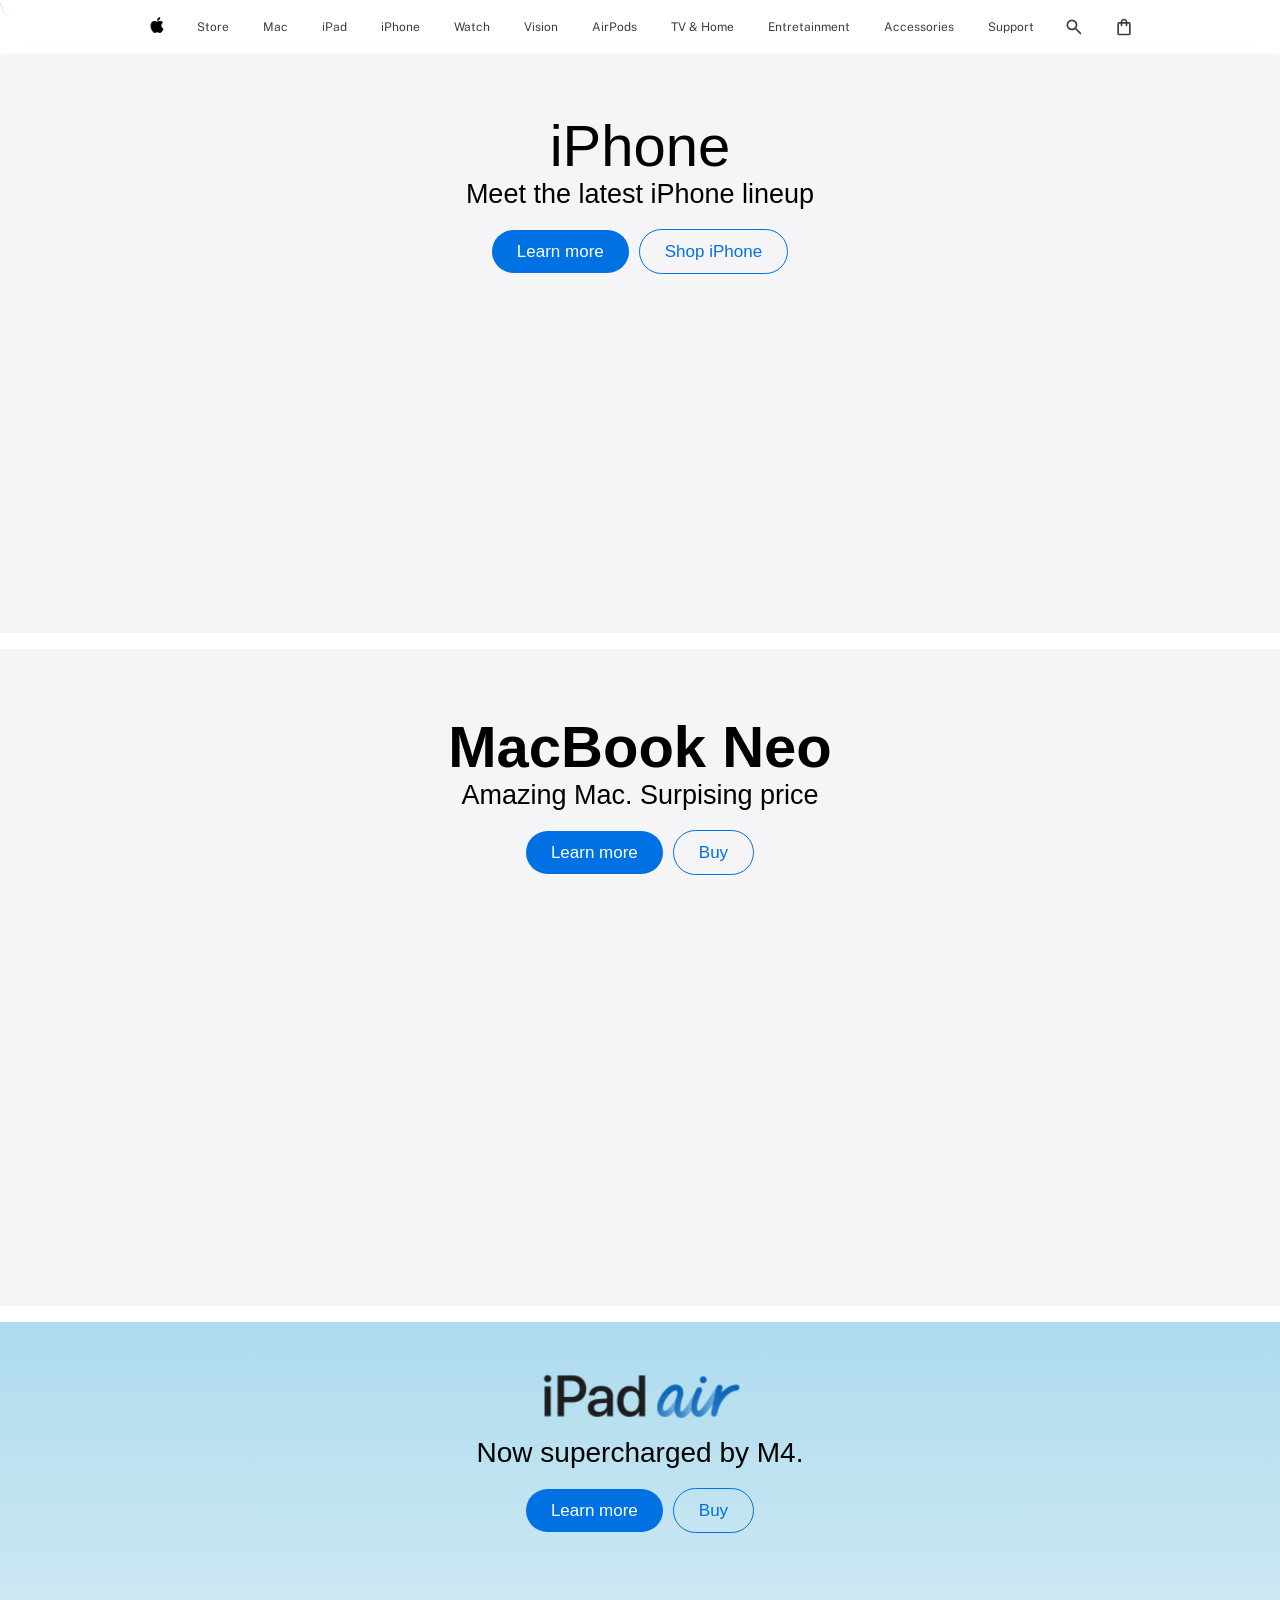
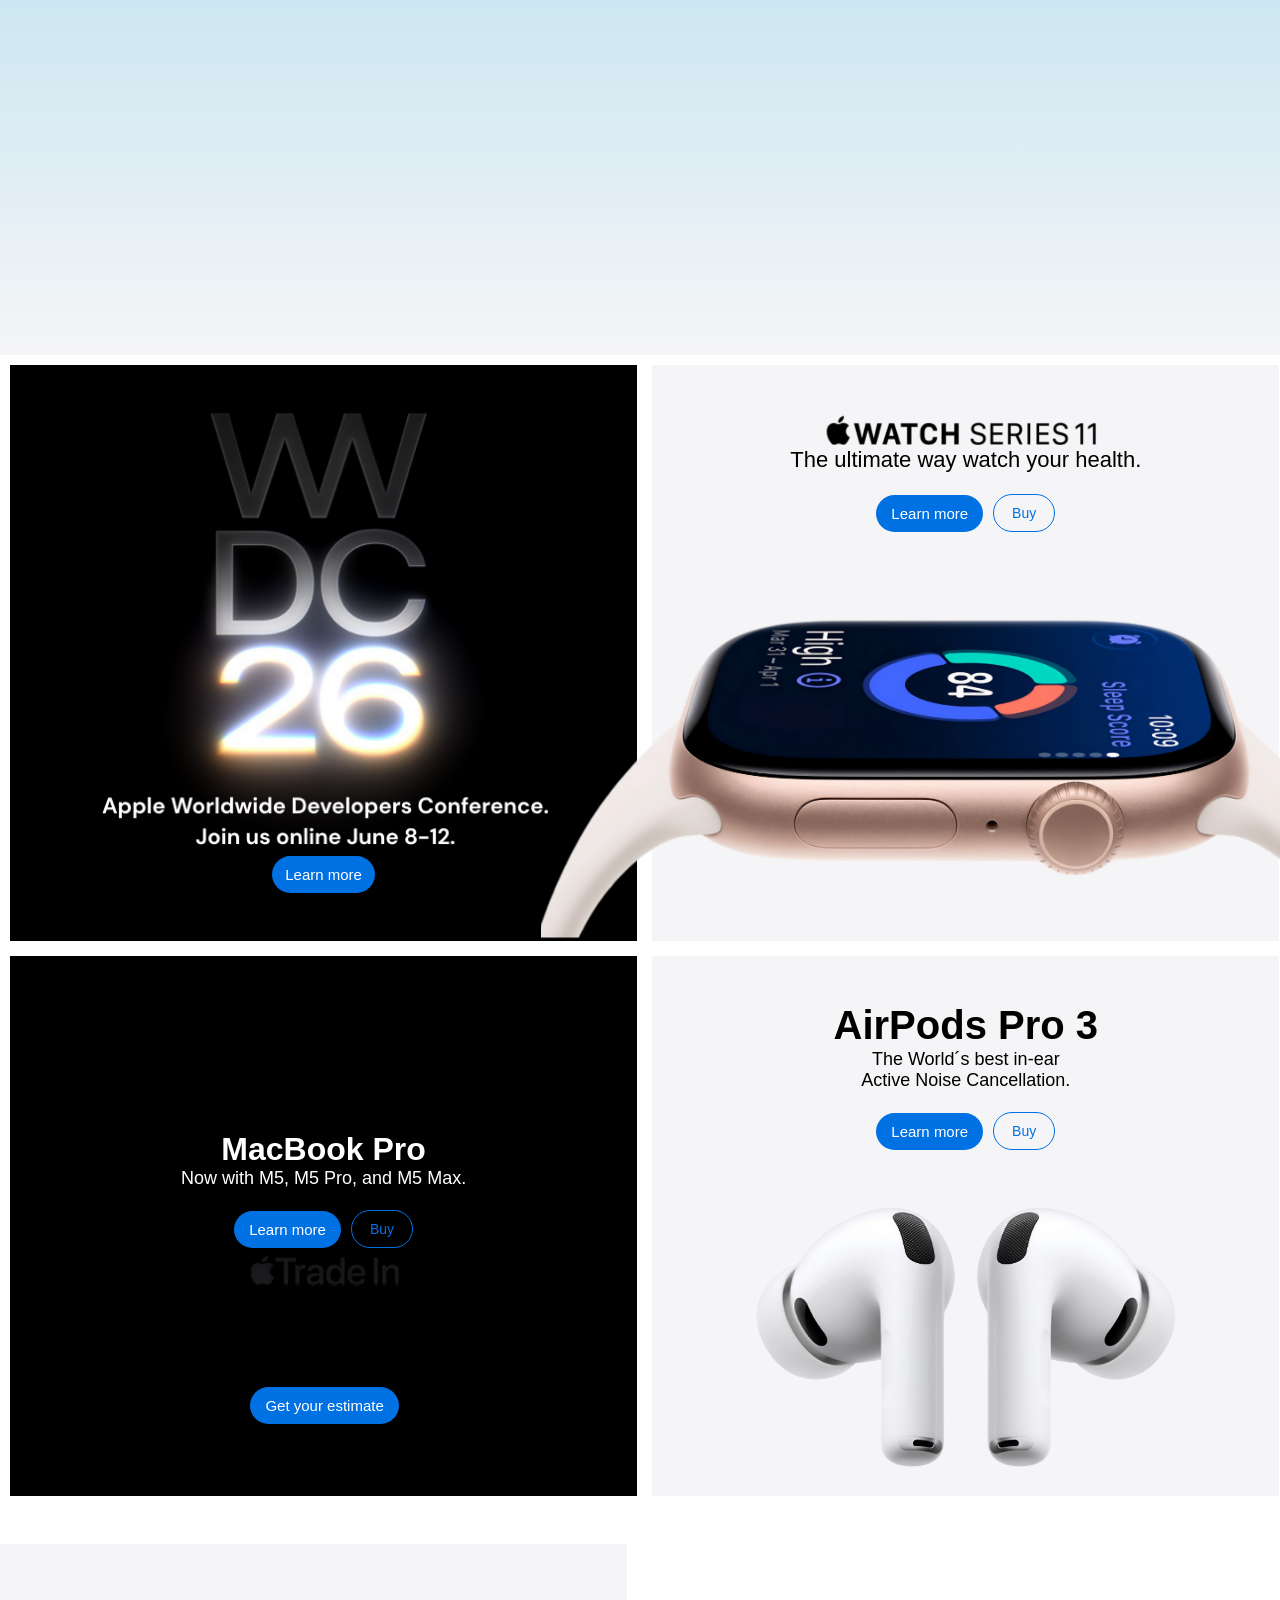
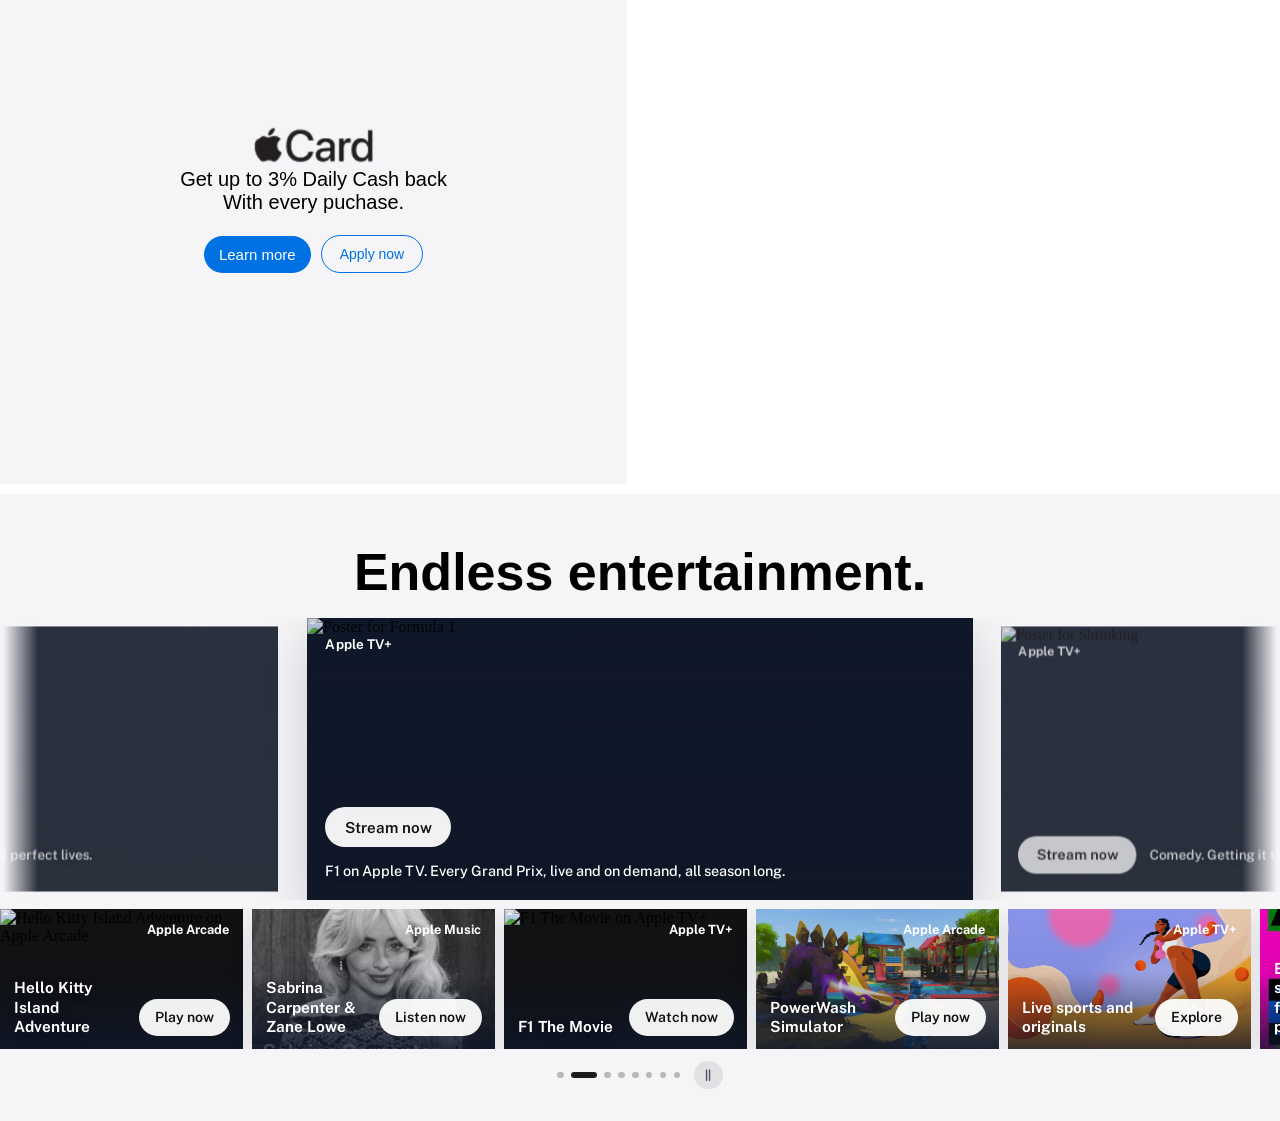
==== commit 968a7f02: "Add Apple TV carousel section with assets and JS Introduce a new entertainment carousel to the homep" ====
--- a/index.html
+++ b/index.html
@@ -294,7 +294,7 @@
                             </div>
                         </div>
                     </div>
-                    
+
                     <div class="macbookpro__img">
                         <img src="./src/img/macbook/MacBook-Pro.png" alt="">
                     </div>
@@ -378,9 +378,207 @@
                 </div>
             </div>
         </div>
-        </div>
     </main>
 
+    <main class="entretainment">
+        <div class="entretainment__title">
+            <h1>Endless entertainment.</h1>
+        </div>
+    </main>
+
+    <main class="appleTv">
+        <div class="appleTv__content">
+            <div class="appleTv__viewport" data-carousel data-start-index="1">
+                <button class="appleTv__control appleTv__control--prev" type="button" data-direction="prev"
+                    aria-label="Show previous feature">
+                    &lt;
+                </button>
+
+                <div class="appleTv__track" id="carouselImages" tabindex="0"
+                    aria-label="Featured entertainment carousel">
+                    <article class="appleTv__item" data-slide data-title="Imperfect Women">
+                        <img src="./src/img/carrusel/imperfect-women.png" alt="Poster for Imperfect Women"
+                            decoding="async">
+                        <div class="appleTv__overlay">
+                            <span class="appleTv__eyebrow">Apple TV+</span>
+                            <div class="appleTv__meta">
+                                <span class="appleTv__pill">Stream now</span>
+                                <p>Drama. Power. The cracks behind perfect lives.</p>
+                            </div>
+                        </div>
+                    </article>
+
+                    <article class="appleTv__item is-active" data-slide data-title="Formula 1">
+                        <img src="./src/img/carrusel/Formula-uno.png" alt="Poster for Formula 1" decoding="async">
+                        <div class="appleTv__overlay">
+                            <span class="appleTv__eyebrow">Apple TV+</span>
+                            <div class="appleTv__meta">
+                                <span class="appleTv__pill">Stream now</span>
+                                <p>F1 on Apple TV. Every Grand Prix, live and on demand, all season long.</p>
+                            </div>
+                        </div>
+                    </article>
+
+                    <article class="appleTv__item" data-slide data-title="Shrinking">
+                        <img src="./src/img/carrusel/shirking.png" alt="Poster for Shrinking" decoding="async">
+                        <div class="appleTv__overlay">
+                            <span class="appleTv__eyebrow">Apple TV+</span>
+                            <div class="appleTv__meta">
+                                <span class="appleTv__pill">Stream now</span>
+                                <p>Comedy. Getting it together. Together.</p>
+                            </div>
+                        </div>
+                    </article>
+
+                    <article class="appleTv__item" data-slide data-title="MLS Season Pass">
+                        <img src="./src/img/carrusel/MLS.png" alt="Poster for MLS Season Pass" decoding="async">
+                        <div class="appleTv__overlay">
+                            <span class="appleTv__eyebrow">MLS Season Pass</span>
+                            <div class="appleTv__meta">
+                                <span class="appleTv__pill">Watch live</span>
+                                <p>Every match. Every club. All season on one pass.</p>
+                            </div>
+                        </div>
+                    </article>
+
+                    <article class="appleTv__item" data-slide data-title="For All Mankind">
+                        <img src="./src/img/carrusel/for-all-manking.png" alt="Poster for For All Mankind"
+                            decoding="async">
+                        <div class="appleTv__overlay">
+                            <span class="appleTv__eyebrow">Apple TV+</span>
+                            <div class="appleTv__meta">
+                                <span class="appleTv__pill">Stream now</span>
+                                <p>Sci-fi. A new future imagined far beyond Earth.</p>
+                            </div>
+                        </div>
+                    </article>
+
+                    <article class="appleTv__item" data-slide data-title="Your Friends and Neighbors">
+                        <img src="./src/img/carrusel/your-friends.png" alt="Poster for Your Friends and Neighbors"
+                            decoding="async">
+                        <div class="appleTv__overlay">
+                            <span class="appleTv__eyebrow">Apple TV+</span>
+                            <div class="appleTv__meta">
+                                <span class="appleTv__pill">Stream now</span>
+                                <p>A sleek drama about secrets, status and the people next door.</p>
+                            </div>
+                        </div>
+                    </article>
+
+                    <article class="appleTv__item" data-slide data-title="Monarch Legacy of Monsters">
+                        <img src="./src/img/carrusel/monarch.png" alt="Poster for Monarch Legacy of Monsters"
+                            decoding="async">
+                        <div class="appleTv__overlay">
+                            <span class="appleTv__eyebrow">Apple TV+</span>
+                            <div class="appleTv__meta">
+                                <span class="appleTv__pill">Stream now</span>
+                                <p>Monsters. Mystery. A world-spanning cinematic spectacle.</p>
+                            </div>
+                        </div>
+                    </article>
+
+                    <article class="appleTv__item" data-slide data-title="Friday Night Baseball">
+                        <img src="./src/img/carrusel/baseball.png" alt="Poster for Friday Night Baseball"
+                            decoding="async">
+                        <div class="appleTv__overlay">
+                            <span class="appleTv__eyebrow">Apple TV+</span>
+                            <div class="appleTv__meta">
+                                <span class="appleTv__pill">Watch live</span>
+                                <p>Friday Night Baseball. Big matchups every week.</p>
+                            </div>
+                        </div>
+                    </article>
+                </div>
+
+                <button class="appleTv__control appleTv__control--next" type="button" data-direction="next"
+                    aria-label="Show next feature">
+                    &gt;
+                </button>
+            </div>
+
+            <div class="appleTv__miniViewport">
+                <div class="appleTv__miniRail" aria-label="More entertainment highlights" data-mini-carousel>
+                    <article class="appleTv__miniCard">
+                        <img src="./src/img/carrusel/yoga.png" alt="Yoga with Molly on Apple Fitness+" loading="lazy">
+                        <span class="appleTv__miniBrand">Apple Fitness+</span>
+                        <div class="appleTv__miniMeta">
+                            <p>Yoga with Molly</p>
+                            <span class="appleTv__miniAction">Watch now</span>
+                        </div>
+                    </article>
+
+                    <article class="appleTv__miniCard">
+                        <img src="./src/img/carrusel/hello-kity.png" alt="Hello Kitty Island Adventure on Apple Arcade"
+                            loading="lazy">
+                        <span class="appleTv__miniBrand">Apple Arcade</span>
+                        <div class="appleTv__miniMeta">
+                            <p>Hello Kitty Island Adventure</p>
+                            <span class="appleTv__miniAction">Play now</span>
+                        </div>
+                    </article>
+
+                    <article class="appleTv__miniCard">
+                        <img src="./src/img/carrusel/sabrina-carpenter.jpg"
+                            alt="Sabrina Carpenter and Zane Lowe on Apple Music" loading="lazy">
+                        <span class="appleTv__miniBrand">Apple Music</span>
+                        <div class="appleTv__miniMeta">
+                            <p>Sabrina Carpenter &amp; Zane Lowe</p>
+                            <span class="appleTv__miniAction">Listen now</span>
+                        </div>
+                    </article>
+
+                    <article class="appleTv__miniCard">
+                        <img src="./src/img/carrusel/f1-movie.png" alt="F1 The Movie on Apple TV+" loading="lazy">
+                        <span class="appleTv__miniBrand">Apple TV+</span>
+                        <div class="appleTv__miniMeta">
+                            <p>F1 The Movie</p>
+                            <span class="appleTv__miniAction">Watch now</span>
+                        </div>
+                    </article>
+
+                    <article class="appleTv__miniCard">
+                        <img src="./src/img/carrusel/game.jpg" alt="PowerWash Simulator on Apple Arcade"
+                            loading="lazy">
+                        <span class="appleTv__miniBrand">Apple Arcade</span>
+                        <div class="appleTv__miniMeta">
+                            <p>PowerWash Simulator</p>
+                            <span class="appleTv__miniAction">Play now</span>
+                        </div>
+                    </article>
+
+                    <article class="appleTv__miniCard">
+                        <img src="./src/img/carrusel/sports.jpg" alt="Live sports on Apple TV+" loading="lazy">
+                        <span class="appleTv__miniBrand">Apple TV+</span>
+                        <div class="appleTv__miniMeta">
+                            <p>Live sports and originals</p>
+                            <span class="appleTv__miniAction">Explore</span>
+                        </div>
+                    </article>
+
+                    <article class="appleTv__miniCard">
+                        <img src="./src/img/carrusel/music.jpg" alt="Exclusive Apple Music sessions" loading="lazy">
+                        <span class="appleTv__miniBrand">Apple Music</span>
+                        <div class="appleTv__miniMeta">
+                            <p>Exclusive sessions and fresh playlists</p>
+                            <span class="appleTv__miniAction">Listen now</span>
+                        </div>
+                    </article>
+                </div>
+            </div>
+
+            <div class="appleTv__toolbar">
+                <div class="appleTv__dots" id="carouselDots" aria-label="Select a featured title"></div>
+
+                <button class="appleTv__toggle" type="button" data-carousel-toggle aria-label="Pause autoplay"
+                    aria-pressed="false">
+                    <span class="appleTv__toggleIcon" aria-hidden="true">||</span>
+                </button>
+            </div>
+        </div>
+    </main>
+
+    <script src="./src/js/script.js" defer></script>
+
 </body>
 
-</html>+</html>
--- a/src/css/style.css
+++ b/src/css/style.css
@@ -164,7 +164,7 @@
     height: 73vh;
 }
 
-.title__content .title__macbook__neo h1{
+.title__content .title__macbook__neo h1 {
     margin-top: 4pc;
 }
 
@@ -436,7 +436,8 @@
     margin-left: 11px;
 }
 
-.tradeIn__content, .appleCard__content {
+.tradeIn__content,
+.appleCard__content {
     display: flex;
     flex-direction: column;
     flex-wrap: wrap;
@@ -451,7 +452,7 @@
     font-style: normal;
 }
 
-.tradeIn__info{
+.tradeIn__info {
     position: absolute;
     justify-content: center;
     align-items: center;
@@ -459,12 +460,12 @@
     font-size: 20px;
 }
 
-.tradeIn__info img{
+.tradeIn__info img {
     width: 150px;
     margin-bottom: 5px;
 }
 
-.tradeIn__img img{
+.tradeIn__img img {
     width: 930px;
 }
 
@@ -492,3 +493,352 @@
     margin-top: 2pc;
 }
 
+.entretainment {
+    background-color: #f5f5f7;
+    margin-top: 10px;
+    height: auto;
+}
+
+.entretainment__title h1 {
+    font-family: "Google Sans Flex", sans-serif;
+    font-optical-sizing: auto;
+    font-style: normal;
+    text-align: center;
+    font-size: 52px;
+    font-weight: 600;
+
+    padding-top: 3pc;
+    padding-bottom: 1pc;
+}
+
+
+/* ------------------------------ */
+/* ---------- CAROUSEL -----------*/
+/* ------------------------------ */
+
+.appleTv {
+    background: #f5f5f7;
+    padding: 0 0 2rem;
+    overflow: hidden;
+}
+
+.appleTv__content {
+    width: 100%;
+    display: flex;
+    flex-direction: column;
+    gap: 0.55rem;
+}
+
+.appleTv__viewport,
+.appleTv__miniViewport {
+    position: relative;
+    width: 100%;
+    overflow: hidden;
+}
+
+.appleTv__viewport::before,
+.appleTv__viewport::after {
+    content: "";
+    position: absolute;
+    top: 0;
+    bottom: 0;
+    width: clamp(1rem, 3vw, 4rem);
+    z-index: 3;
+    pointer-events: none;
+}
+
+.appleTv__viewport::before {
+    left: 0;
+    background: linear-gradient(90deg, #f5f5f7 8%, rgba(245, 245, 247, 0));
+}
+
+.appleTv__viewport::after {
+    right: 0;
+    background: linear-gradient(270deg, #f5f5f7 8%, rgba(245, 245, 247, 0));
+}
+
+.appleTv__track,
+.appleTv__miniRail {
+    display: flex;
+    width: max-content;
+    will-change: transform;
+    backface-visibility: hidden;
+    transform: translate3d(0, 0, 0);
+}
+
+.appleTv__track {
+    --slide-width: clamp(22rem, 52vw, 64rem);
+
+    gap: 0.55rem;
+}
+
+.appleTv__item {
+    flex: 0 0 var(--slide-width);
+    scroll-snap-align: center;
+    position: relative;
+    overflow: hidden;
+    cursor: pointer;
+    background-color: #0f172a;
+    aspect-ratio: 2.36 / 1;
+    transform: scale(0.94);
+    opacity: 0.76;
+    filter: saturate(0.8) brightness(0.9);
+    transition:
+        transform 320ms ease,
+        opacity 320ms ease,
+        filter 320ms ease,
+        box-shadow 320ms ease;
+    contain: paint;
+}
+
+.appleTv__item.is-neighbor {
+    opacity: 0.88;
+    filter: saturate(0.92) brightness(0.96);
+}
+
+.appleTv__item.is-active {
+    transform: scale(1);
+    opacity: 1;
+    filter: none;
+    box-shadow: 0 18px 45px rgba(15, 23, 42, 0.18);
+}
+
+.appleTv__item img,
+.appleTv__miniCard img {
+    width: 100%;
+    height: 100%;
+    object-fit: cover;
+    display: block;
+    transform: translateZ(0);
+}
+
+.appleTv__overlay {
+    position: absolute;
+    inset: 0;
+    display: flex;
+    flex-direction: column;
+    justify-content: space-between;
+    padding: 1.1rem 1.15rem 1.2rem;
+    color: #ffffff;
+    background: linear-gradient(180deg, rgba(17, 24, 39, 0.16) 0%, rgba(17, 24, 39, 0.08) 50%, rgba(17, 24, 39, 0.84) 100%);
+    opacity: 0.82;
+    transition: opacity 260ms ease;
+}
+
+.appleTv__item.is-active .appleTv__overlay {
+    opacity: 1;
+}
+
+.appleTv__eyebrow {
+    font-family: "Public Sans", sans-serif;
+    font-size: 0.84rem;
+    font-weight: 650;
+    letter-spacing: 0.01em;
+}
+
+.appleTv__meta {
+    display: flex;
+    align-items: center;
+    gap: 0.9rem;
+    flex-wrap: wrap;
+    max-width: min(92%, 48rem);
+}
+
+.appleTv__meta p {
+    font-family: "Public Sans", sans-serif;
+    font-size: clamp(0.9rem, 1.1vw, 1.35rem);
+    font-weight: 500;
+    line-height: 1.35;
+    text-shadow: 0 2px 8px rgba(0, 0, 0, 0.32);
+}
+
+.appleTv__pill {
+    display: inline-flex;
+    align-items: center;
+    justify-content: center;
+    padding: 0.72rem 1.2rem;
+    border-radius: 999px;
+    background-color: rgba(255, 255, 255, 0.94);
+    color: #111111;
+    font-family: "Public Sans", sans-serif;
+    font-size: 0.95rem;
+    font-weight: 600;
+    white-space: nowrap;
+}
+
+.appleTv__control {
+    position: absolute;
+    top: 50%;
+    z-index: 4;
+    width: 2.9rem;
+    height: 2.9rem;
+    border-radius: 999px;
+    background-color: rgba(255, 255, 255, 0.72);
+    color: #111111;
+    font-size: 1.1rem;
+    font-weight: 700;
+    transform: translateY(-50%);
+    cursor: pointer;
+    opacity: 0;
+    pointer-events: none;
+    backdrop-filter: blur(14px);
+    box-shadow: 0 12px 32px rgba(15, 23, 42, 0.14);
+    transition: opacity 180ms ease, transform 180ms ease, background-color 180ms ease;
+}
+
+.appleTv__viewport:hover .appleTv__control,
+.appleTv__viewport:focus-within .appleTv__control {
+    opacity: 1;
+    pointer-events: auto;
+}
+
+.appleTv__control:hover,
+.appleTv__control:focus-visible {
+    background-color: rgba(255, 255, 255, 0.96);
+    transform: translateY(-50%) scale(1.05);
+}
+
+.appleTv__control--prev {
+    left: clamp(0.65rem, 1.4vw, 1.25rem);
+}
+
+.appleTv__control--next {
+    right: clamp(0.65rem, 1.4vw, 1.25rem);
+}
+
+.appleTv__toolbar {
+    display: flex;
+    justify-content: center;
+    align-items: center;
+    gap: 0.85rem;
+    padding: 0.2rem 1rem 0;
+}
+
+.appleTv__dots {
+    display: flex;
+    justify-content: center;
+    align-items: center;
+    gap: 0.45rem;
+}
+
+.appleTv__dot {
+    width: 0.42rem;
+    height: 0.42rem;
+    border-radius: 999px;
+    background-color: rgba(29, 29, 31, 0.28);
+    cursor: pointer;
+    transition: width 220ms ease, background-color 220ms ease, transform 220ms ease;
+}
+
+.appleTv__dot.is-active {
+    width: 1.6rem;
+    background-color: #1d1d1f;
+}
+
+.appleTv__toggle {
+    width: 1.8rem;
+    height: 1.8rem;
+    border-radius: 999px;
+    background-color: #e1e1e4;
+    color: #4b5563;
+    font-family: "Public Sans", sans-serif;
+    font-size: 0.72rem;
+    font-weight: 800;
+    display: inline-flex;
+    align-items: center;
+    justify-content: center;
+    cursor: pointer;
+    transition: transform 180ms ease, background-color 180ms ease, color 180ms ease;
+}
+
+.appleTv__toggle:hover,
+.appleTv__toggle:focus-visible {
+    transform: scale(1.05);
+    background-color: #d3d4d8;
+    color: #111111;
+}
+
+.appleTv__miniRail {
+    gap: 0.55rem;
+    padding-inline: 0.2rem;
+}
+
+.appleTv__miniCard {
+    position: relative;
+    flex: 0 0 clamp(14rem, 19vw, 24rem);
+    aspect-ratio: 1.74 / 1;
+    overflow: hidden;
+    cursor: pointer;
+    background-color: #111111;
+    box-shadow: 0 8px 24px rgba(15, 23, 42, 0.08);
+    transition: transform 220ms ease, box-shadow 220ms ease;
+    contain: paint;
+}
+
+.appleTv__miniCard:hover {
+    transform: translateY(-2px);
+    box-shadow: 0 18px 36px rgba(15, 23, 42, 0.12);
+}
+
+.appleTv__miniCard::after {
+    content: "";
+    position: absolute;
+    inset: 0;
+    background: linear-gradient(180deg, rgba(15, 23, 42, 0.08) 0%, rgba(15, 23, 42, 0.12) 45%, rgba(15, 23, 42, 0.82) 100%);
+}
+
+.appleTv__miniBrand,
+.appleTv__miniMeta {
+    position: absolute;
+    z-index: 1;
+    color: #ffffff;
+}
+
+.appleTv__miniBrand {
+    top: 0.8rem;
+    right: 0.9rem;
+    font-family: "Public Sans", sans-serif;
+    font-size: 0.8rem;
+    font-weight: 700;
+}
+
+.appleTv__miniMeta {
+    left: 0.85rem;
+    right: 0.85rem;
+    bottom: 0.8rem;
+    display: flex;
+    align-items: flex-end;
+    justify-content: space-between;
+    gap: 0.85rem;
+}
+
+.appleTv__miniMeta p {
+    font-family: "Public Sans", sans-serif;
+    font-size: 0.96rem;
+    font-weight: 650;
+    line-height: 1.25;
+    max-width: 62%;
+    text-shadow: 0 2px 10px rgba(0, 0, 0, 0.26);
+}
+
+.appleTv__miniAction {
+    display: inline-flex;
+    align-items: center;
+    justify-content: center;
+    padding: 0.66rem 1rem;
+    border-radius: 999px;
+    background-color: rgba(255, 255, 255, 0.94);
+    color: #111111;
+    font-family: "Public Sans", sans-serif;
+    font-size: 0.88rem;
+    font-weight: 600;
+    white-space: nowrap;
+}
+
+.appleTv__control:focus-visible,
+.appleTv__dot:focus-visible,
+.appleTv__toggle:focus-visible,
+.appleTv__track:focus-visible {
+    outline: 2px solid #0071e3;
+    outline-offset: 3px;
+}
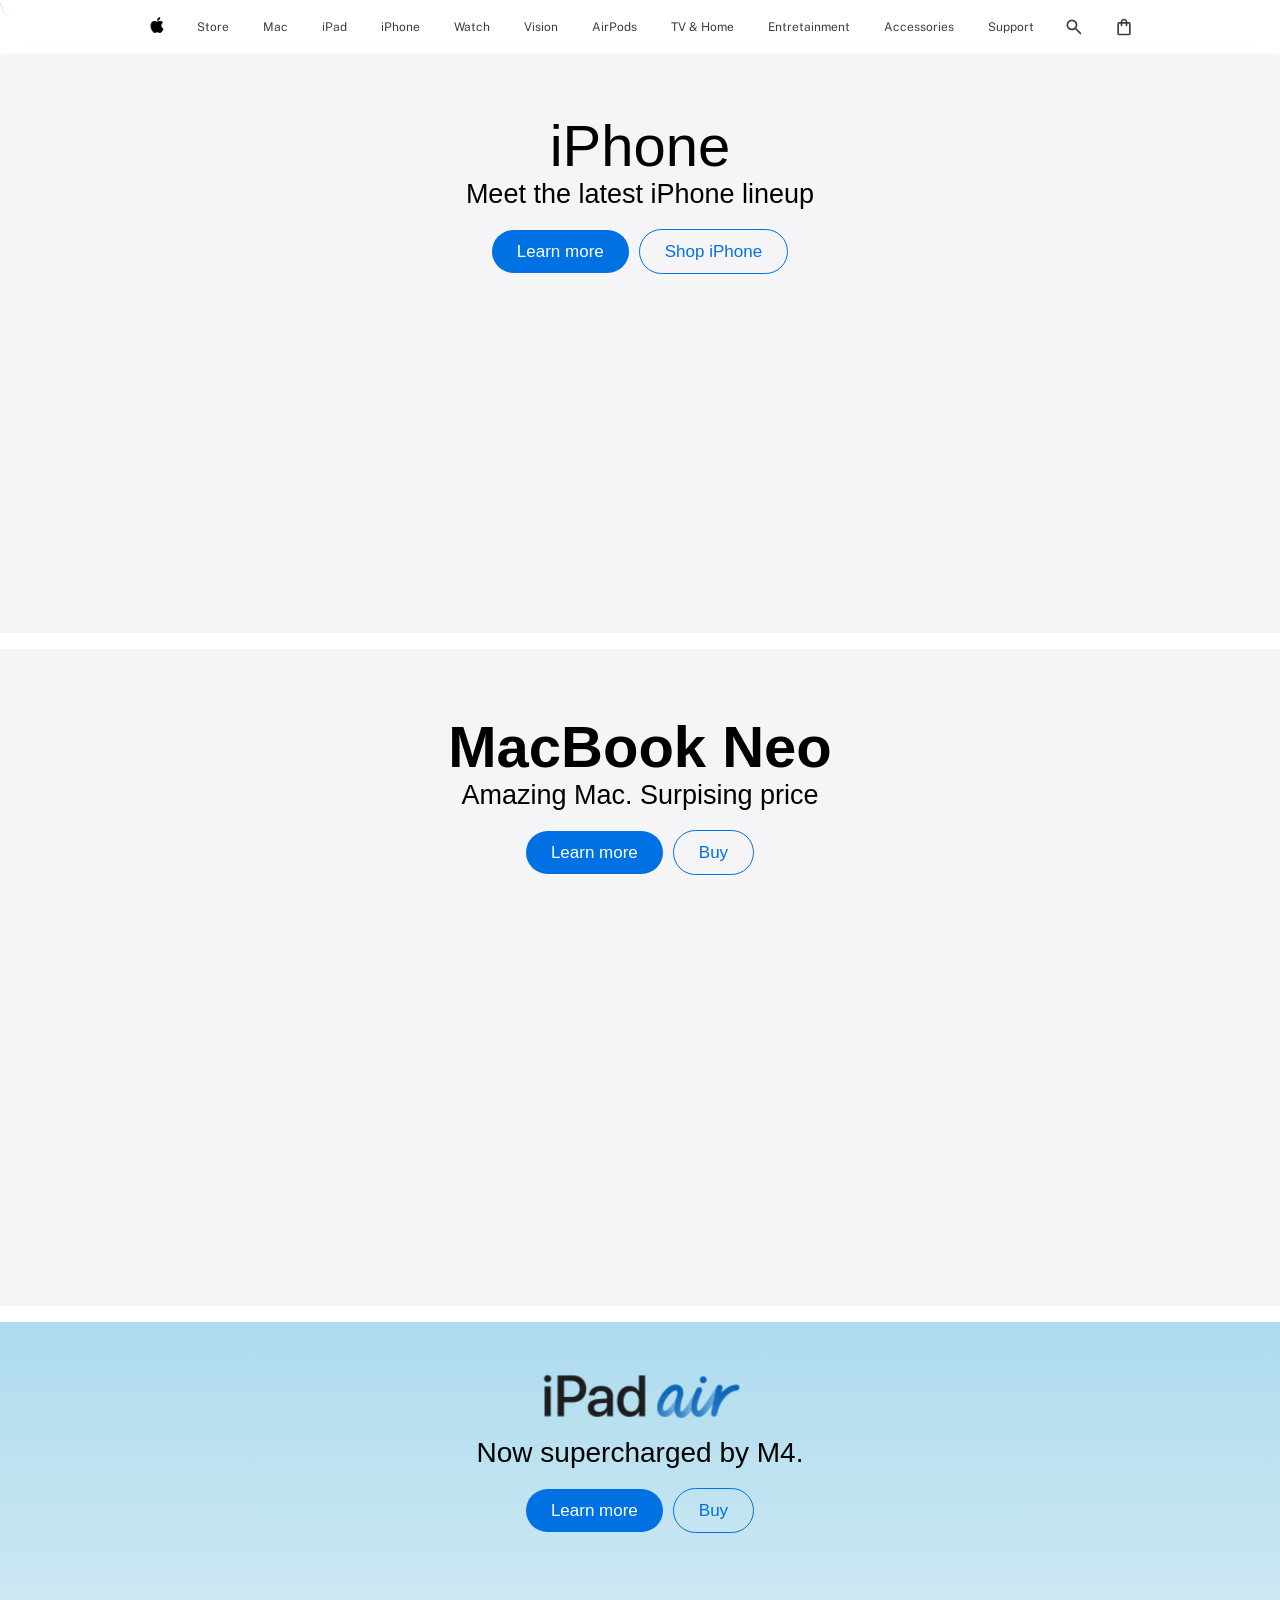
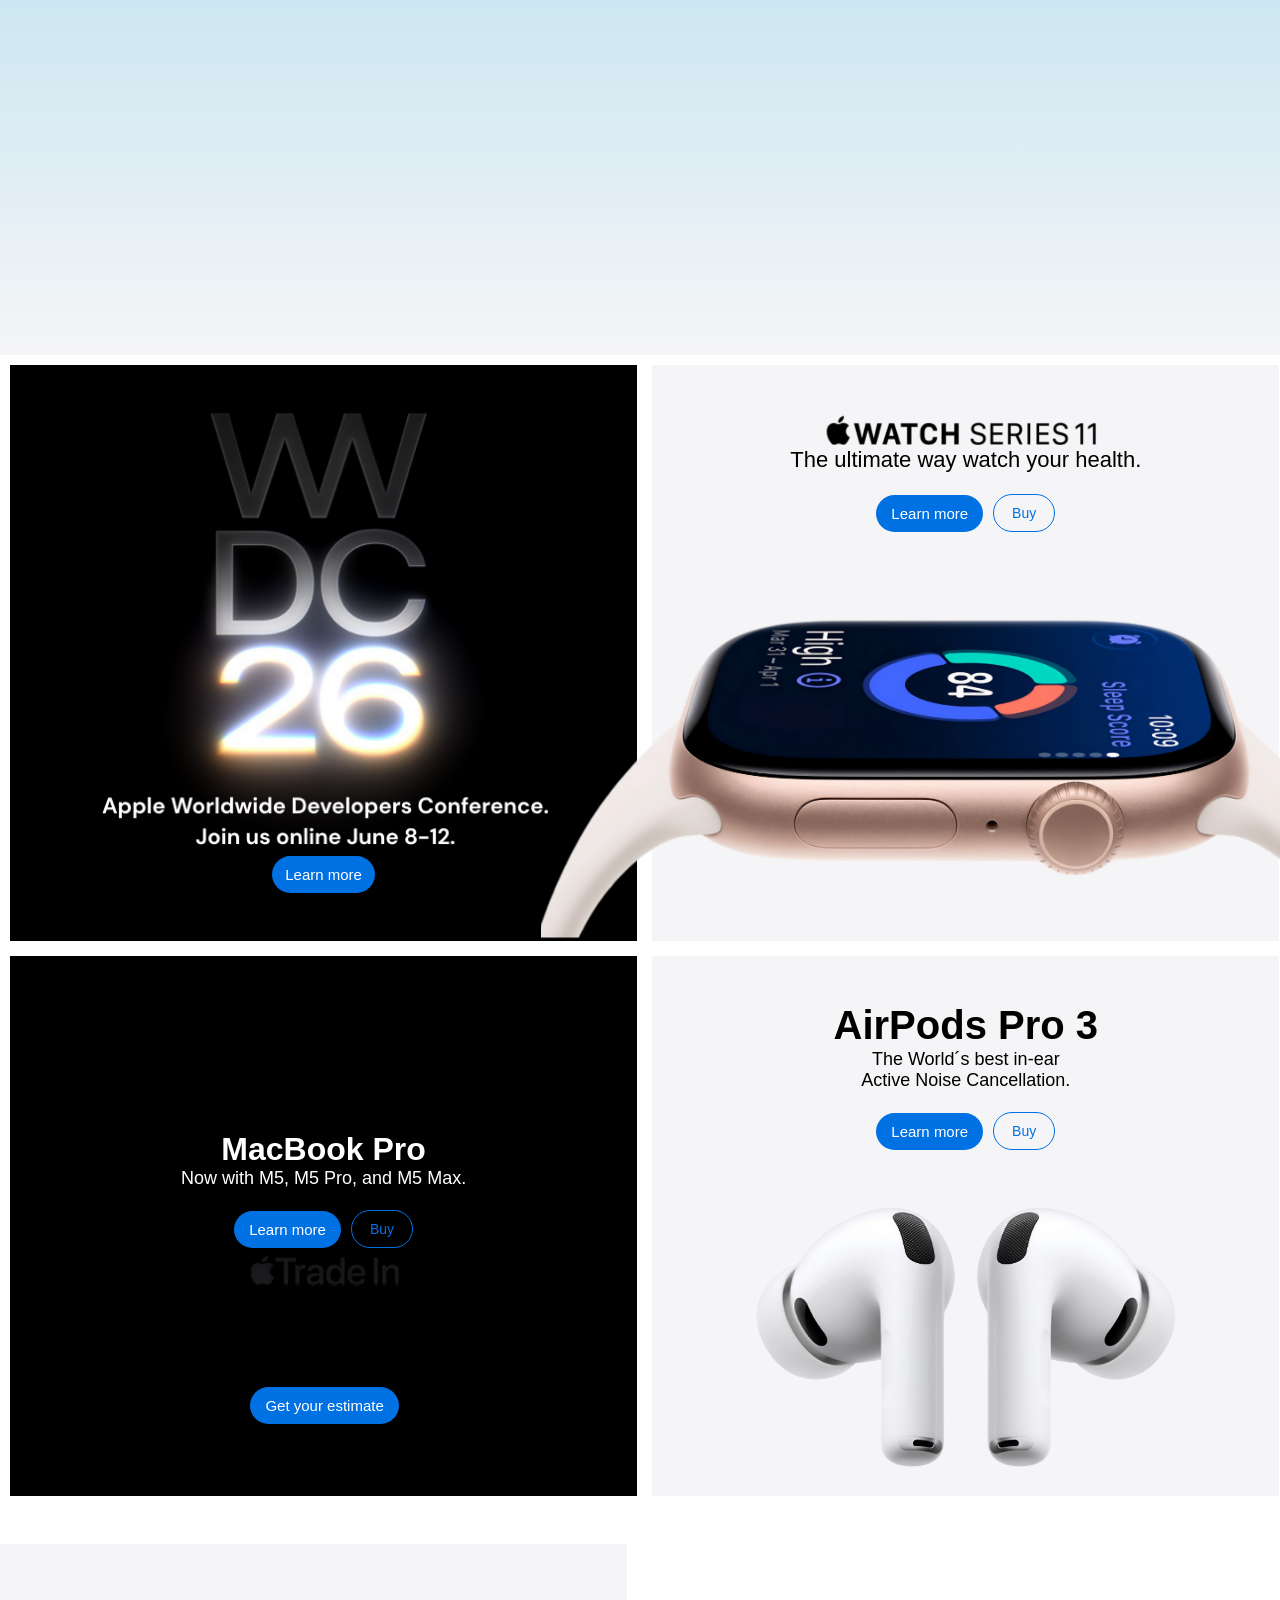
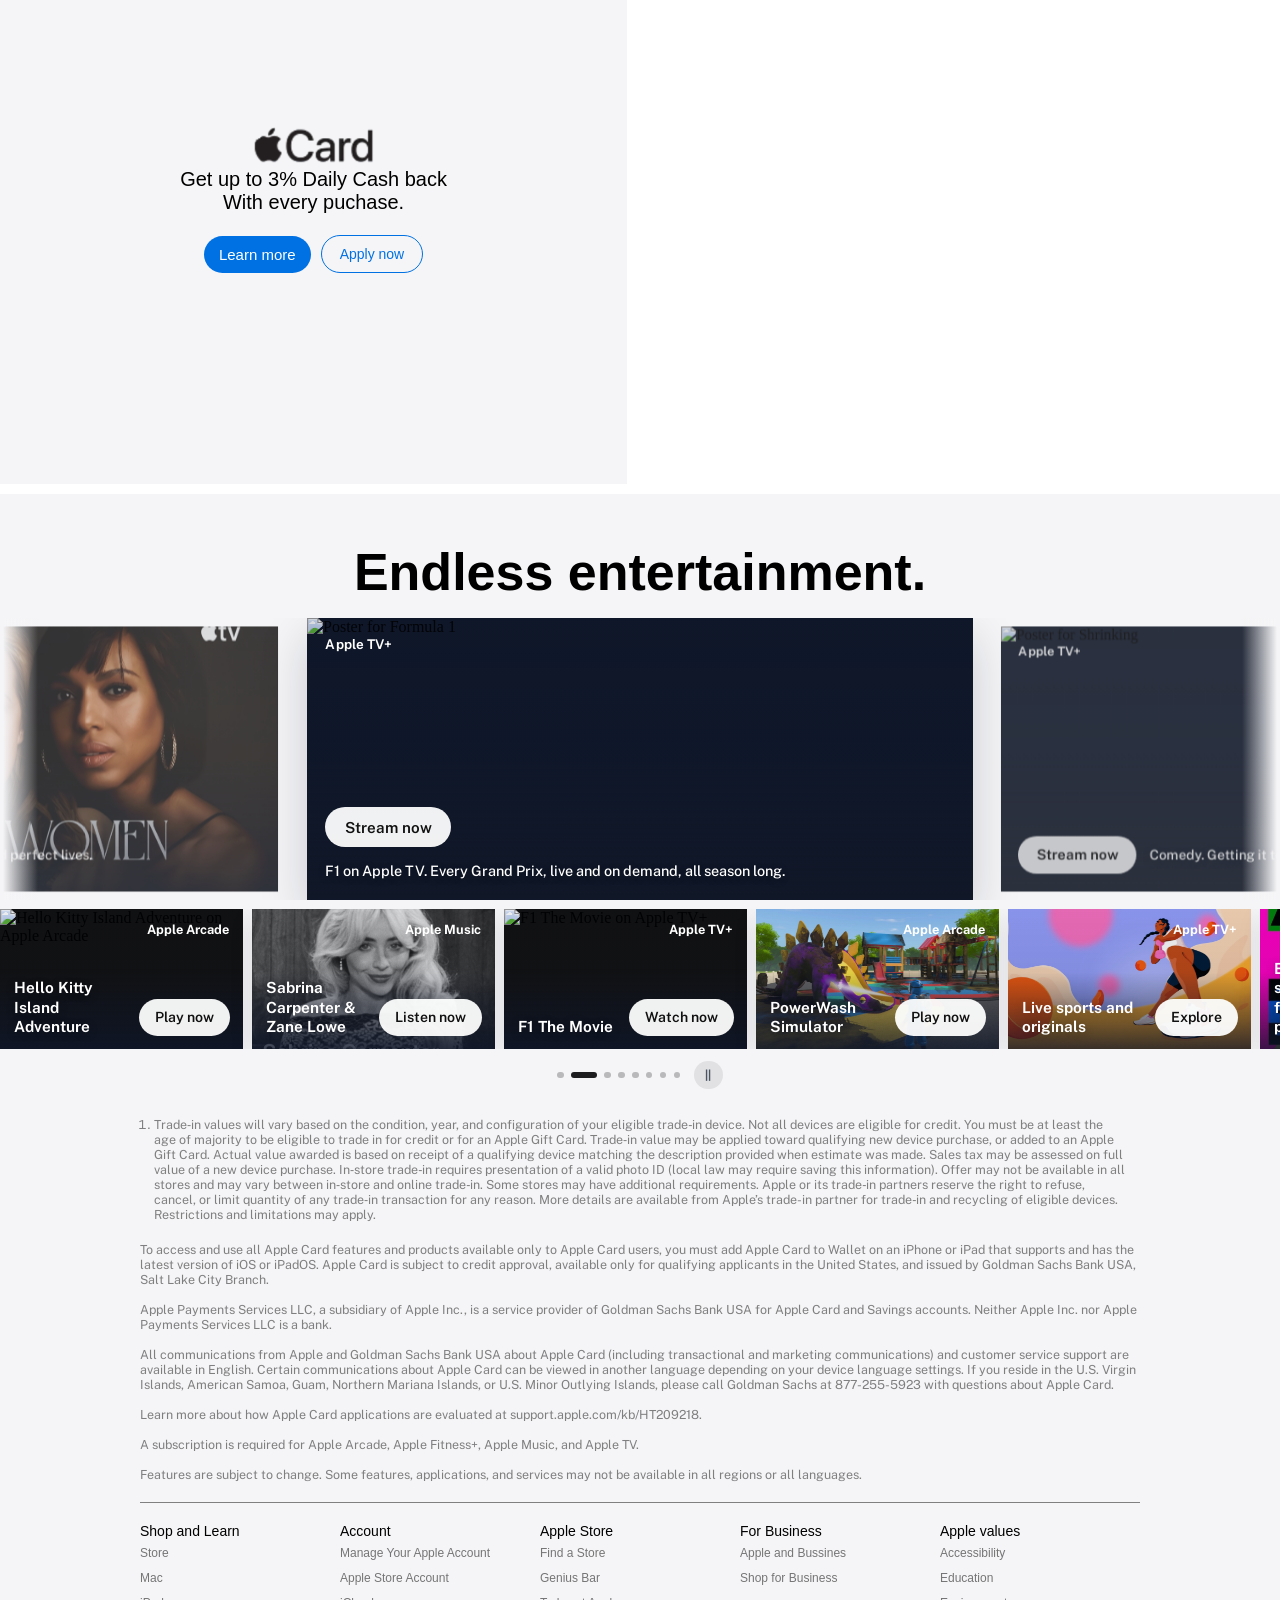
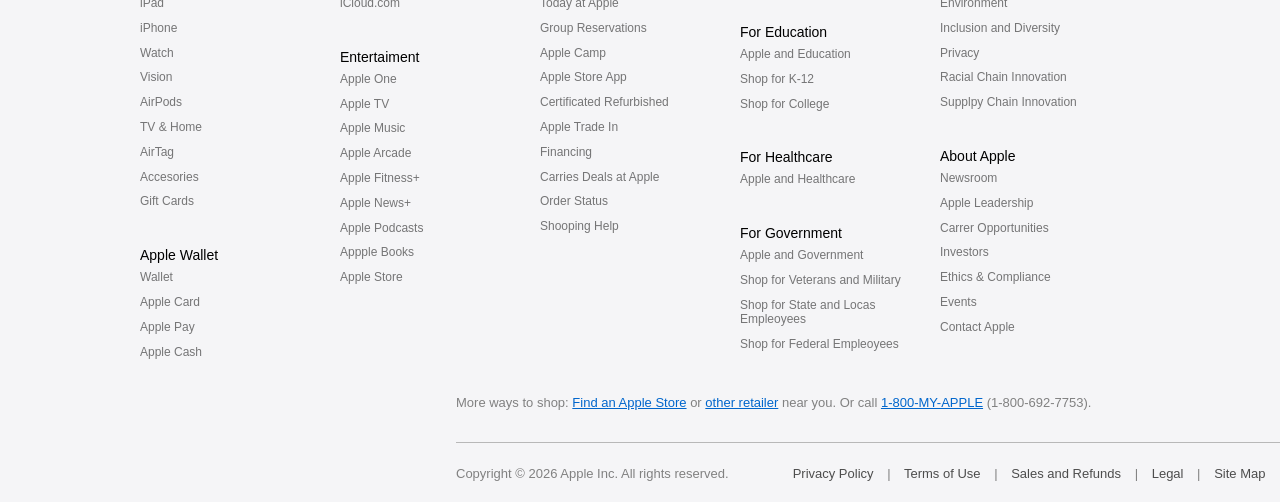
==== commit 81edbba9: "Prepare project for GitHub Pages deployment" ====
--- a/index.html
+++ b/index.html
@@ -345,7 +345,7 @@
                         </div>
                     </div>
                     <div class="tradeIn__img">
-                        <img src="./src/img/Trade-in/Trade-In.jpeg" alt="">
+                        <img src="./src/img/Trade-in/Trade-in.jpeg" alt="">
                     </div>
                 </div>
             </div>
@@ -537,8 +537,7 @@
                     </article>
 
                     <article class="appleTv__miniCard">
-                        <img src="./src/img/carrusel/game.jpg" alt="PowerWash Simulator on Apple Arcade"
-                            loading="lazy">
+                        <img src="./src/img/carrusel/game.jpg" alt="PowerWash Simulator on Apple Arcade" loading="lazy">
                         <span class="appleTv__miniBrand">Apple Arcade</span>
                         <div class="appleTv__miniMeta">
                             <p>PowerWash Simulator</p>
@@ -577,6 +576,193 @@
         </div>
     </main>
 
+    <footer class="footer">
+        <div class="footer__text">
+            <ol>
+                <li>
+                    Trade‑in values will vary based on the condition, year, and configuration of your eligible trade‑in
+                    device. Not all devices are eligible for credit. You must be at least the age of majority to be
+                    eligible to trade in for credit or for an Apple Gift Card. Trade‑in value may be applied toward
+                    qualifying new device purchase, or added to an Apple Gift Card. Actual value awarded is based on
+                    receipt of a qualifying device matching the description provided when estimate was made. Sales tax
+                    may be assessed on full value of a new device purchase. In‑store trade‑in requires presentation of a
+                    valid photo ID (local law may require saving this information). Offer may not be available in all
+                    stores and may vary between in‑store and online trade‑in. Some stores may have additional
+                    requirements. Apple or its trade‑in partners reserve the right to refuse, cancel, or limit quantity
+                    of any trade‑in transaction for any reason. More details are available from Apple’s trade-in partner
+                    for trade‑in and recycling of eligible devices. Restrictions and limitations may apply.
+                </li>
+            </ol>
+
+            <p>
+                To access and use all Apple Card features and products available only to Apple Card users, you must add
+                Apple Card to Wallet on an iPhone or iPad that supports and has the latest version of iOS or iPadOS.
+                Apple Card is subject to credit approval, available only for qualifying applicants in the United States,
+                and issued by Goldman Sachs Bank USA, Salt Lake City Branch.
+                <br><br>
+                Apple Payments Services LLC, a subsidiary of Apple Inc., is a service provider of Goldman Sachs Bank USA
+                for Apple Card and Savings accounts. Neither Apple Inc. nor Apple Payments Services LLC is a bank.
+                <br><br>
+                All communications from Apple and Goldman Sachs Bank USA about Apple Card (including transactional and
+                marketing communications) and customer service support are available in English. Certain communications
+                about Apple Card can be viewed in another language depending on your device language settings. If you
+                reside in the U.S. Virgin Islands, American Samoa, Guam, Northern Mariana Islands, or U.S. Minor
+                Outlying Islands, please call Goldman Sachs at 877-255-5923 with questions about Apple Card.
+                <br><br>
+                Learn more about how Apple Card applications are evaluated at support.apple.com/kb/HT209218.
+                <br><br>
+                A subscription is required for Apple Arcade, Apple Fitness+, Apple Music, and Apple TV.
+                <br><br>
+                Features are subject to change. Some features, applications, and services may not be available in all
+                regions or all languages.
+            </p>
+        </div>
+        <div class="footer__container">
+
+            <div class="footer__links">
+                <h3>Shop and Learn</h3>
+                <a href="#">Store</a>
+                <a href="#">Mac</a>
+                <a href="#">iPad</a>
+                <a href="#">iPhone</a>
+                <a href="#">Watch</a>
+                <a href="#">Vision</a>
+                <a href="#">AirPods</a>
+                <a href="#">TV & Home</a>
+                <a href="#">AirTag</a>
+                <a href="#">Accesories</a>
+                <a href="#">Gift Cards</a>
+
+                <br>
+
+                <h3>Apple Wallet</h3>
+                <a href="#">Wallet</a>
+                <a href="#">Apple Card</a>
+                <a href="#">Apple Pay</a>
+                <a href="#">Apple Cash</a>
+
+            </div>
+
+            <div class="footer__links">
+                <h3>Account</h3>
+                <a href="#">Manage Your Apple Account</a>
+                <a href="#">Apple Store Account</a>
+                <a href="#">iCloud.com</a>
+
+                <br>
+
+                <h3>Entertaiment</h3>
+                <a href="#">Apple One</a>
+                <a href="#">Apple TV</a>
+                <a href="#">Apple Music</a>
+                <a href="#">Apple Arcade</a>
+                <a href="#">Apple Fitness+</a>
+                <a href="#">Apple News+</a>
+                <a href="#">Apple Podcasts</a>
+                <a href="#">Appple Books</a>
+                <a href="#">Apple Store</a>
+            </div>
+
+            <div class="footer__links">
+                <h3>Apple Store</h3>
+                <a href="#">Find a Store</a>
+                <a href="#">Genius Bar</a>
+                <a href="#">Today at Apple</a>
+                <a href="#">Group Reservations</a>
+                <a href="#">Apple Camp</a>
+                <a href="#">Apple Store App</a>
+                <a href="#">Certificated Refurbished</a>
+                <a href="#">Apple Trade In</a>
+                <a href="#">Financing</a>
+                <a href="#">Carries Deals at Apple</a>
+                <a href="#">Order Status</a>
+                <a href="#">Shooping Help</a>
+            </div>
+
+            <div class="footer__links">
+                <h3>For Business</h3>
+                <a href="#">Apple and Bussines</a>
+                <a href="#">Shop for Business</a>
+
+                <br>
+
+                <h3>For Education</h3>
+                <a href="#">Apple and Education</a>
+                <a href="#">Shop for K-12</a>
+                <a href="#">Shop for College</a>
+
+                <br>
+
+                <h3>For Healthcare</h3>
+                <a href="#">Apple and Healthcare</a>
+
+                <br>
+
+                <h3>For Government</h3>
+                <a href="#">Apple and Government</a>
+                <a href="#">Shop for Veterans and Military</a>
+                <a href="#">Shop for State and Locas <br> Empleoyees</a>
+                <a href="#">Shop for Federal Empleoyees</a>
+            </div>
+
+            <div class="footer__links">
+                <h3>Apple values</h3>
+                <a href="#">Accessibility</a>
+                <a href="#">Education</a>
+                <a href="#">Environment</a>
+                <a href="#">Inclusion and Diversity</a>
+                <a href="#">Privacy</a>
+                <a href="#">Racial Chain Innovation</a>
+                <a href="#">Supplpy Chain Innovation</a>
+
+                <br>
+
+                <h3>About Apple</h3>
+                <a href="#">Newsroom</a>
+                <a href="#">Apple Leadership</a>
+                <a href="#">Carrer Opportunities</a>
+                <a href="#">Investors</a>
+                <a href="#">Ethics & Compliance</a>
+                <a href="#">Events</a>
+                <a href="#">Contact Apple</a>
+            </div>
+        </div>
+        <div class="more">
+            <p>More ways to shop: <a href="#">Find an Apple Store</a> or <a href="#">other retailer</a> near you. Or
+                call
+                <a href="#">1-800-MY-APPLE</a> (1-800-692-7753).
+            </p>
+        </div>
+
+        <div class="copy">
+            <div class="copy__container">
+                <div class="copy__apple">
+                    <p>
+                        Copyright &copy; 2026 Apple Inc. All rights reserved.
+                    </p>
+                </div>
+
+                <div class="copy__links">
+                    <a href="#">Privacy Policy</a>
+                    <span class="space">|</span>
+                    <a href="#">Terms of Use</a>
+                    <span class="space">|</span>
+                    <a href="#">Sales and Refunds</a>
+                    <span class="space">|</span>
+                    <a href="#">Legal</a>
+                    <span class="space">|</span>
+                    <a href="#">Site Map</a>
+                </div>
+
+                <div class="copy__country">
+                    <p>
+                        United States
+                    </p>
+                </div>
+            </div>
+        </div>
+    </footer>
+
     <script src="./src/js/script.js" defer></script>
 
 </body>
--- a/src/css/style.css
+++ b/src/css/style.css
@@ -841,4 +841,124 @@
 .appleTv__track:focus-visible {
     outline: 2px solid #0071e3;
     outline-offset: 3px;
+}
+
+.footer {
+    color: rgb(0, 0, 0);
+    padding: 60px 40px 20px;
+    background-color: #f5f5f7;
+    margin-top: -4pc;
+}
+
+.footer__text {
+    display: flex;
+    flex-direction: column;
+    max-width: 1000px;
+    margin-left: auto;
+    margin-right: auto;
+    margin-bottom: 20px;
+    border-bottom: 1px solid gray;
+}
+
+.footer__text ol, 
+.footer__text p {
+    color: #7f7f80;
+    font-family: "Public Sans", sans-serif;
+    font-size: 0.78rem;
+    margin-bottom: 20px;
+}
+
+.footer__text ol {
+    display: flex;
+    max-width: 972px;
+    justify-content: center;
+    align-items: center;
+    margin-left: auto;
+    margin-right: auto;
+}
+
+.footer__container {
+    display: grid;
+    grid-template-columns: repeat(5, 1fr);
+    max-width: 1000px;
+    margin: auto auto auto auto;
+}
+
+.footer__links h3 {
+    margin-bottom: 17px;
+    font-family: "Poppins", sans-serif;
+    font-size: 14px;
+    font-weight: 548;
+    color: #000000;
+}
+
+.footer__links a {
+    color: #757576;
+    font-family: "Poppins", sans-serif;
+    font-size: 12px;
+    text-decoration: none;
+    display: block;
+    transition: color 0.3s ease;
+    margin-bottom: 1.3pc;
+    margin-top: -10px;
+}
+
+.more {
+    margin-top: 1pc;
+    margin-left: 26pc;
+    border-bottom: 1px solid rgb(184, 184, 184);
+    width: 990px;
+}
+
+.more p {
+    font-family: "Poppins", sans-serif;
+    font-size: 13px;
+    font-weight: 520;
+    color:#818181 ;
+    width: 100%;
+    padding-bottom: 2pc;
+}
+
+.more a {
+    color:#0066cc ;
+}
+
+.copy {
+    width: 1600px;
+    margin-top: 1.3pc; 
+}
+
+.copy__container {
+    margin-left: 26pc;
+    font-family: "Poppins", sans-serif;
+    font-size: 13px;
+    font-weight: 520;
+    color:#818181 ;
+
+    display: inline-flex;
+    flex-direction: row;
+    flex-wrap: wrap;
+}
+
+.copy__apple p {
+    padding-right: 4pc;
+}
+
+.copy__links a {
+    color: #4d4d4d;
+    text-decoration: none;
+}
+
+.copy__links a:hover {
+    text-decoration: underline;
+}
+
+.space {
+    padding-left: 10px;
+    padding-right: 10px;
+}
+
+.copy__country {
+    padding-left: 6.5pc;
+    color: #4d4d4d;
 }
